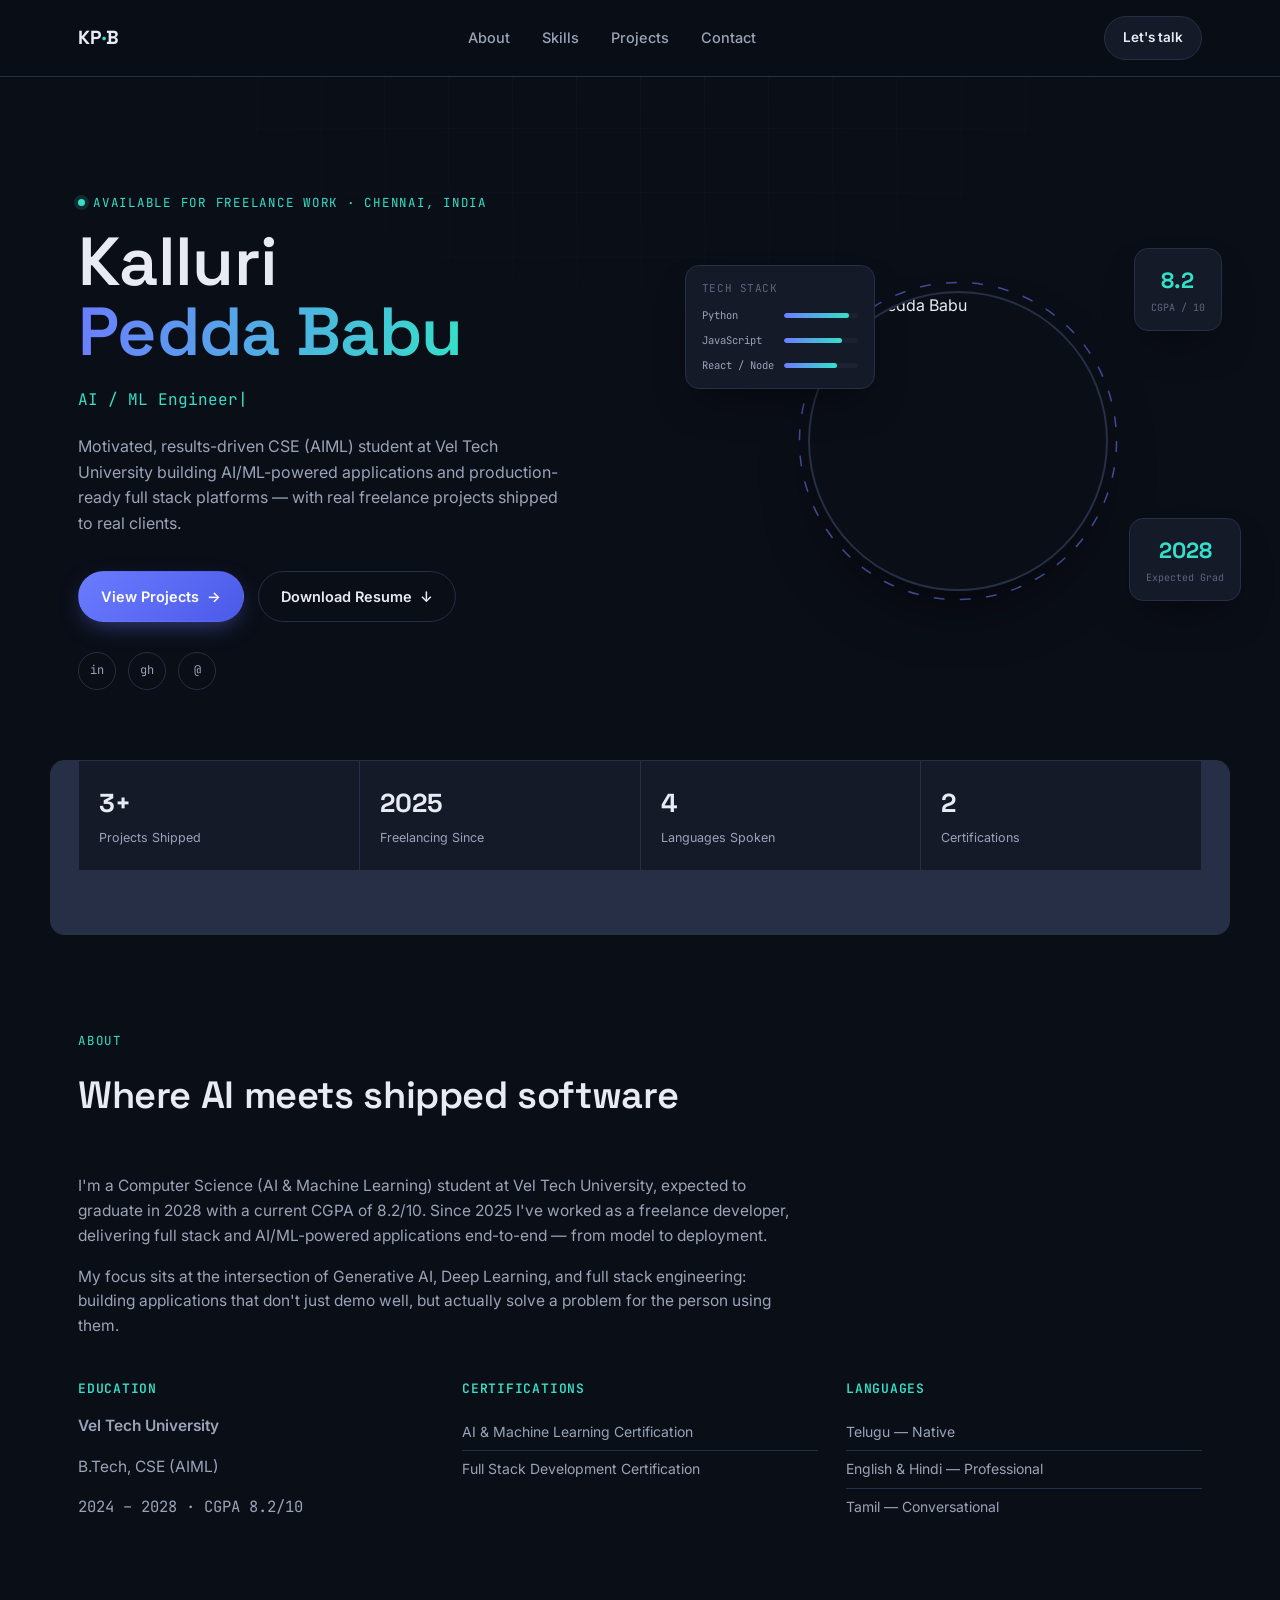
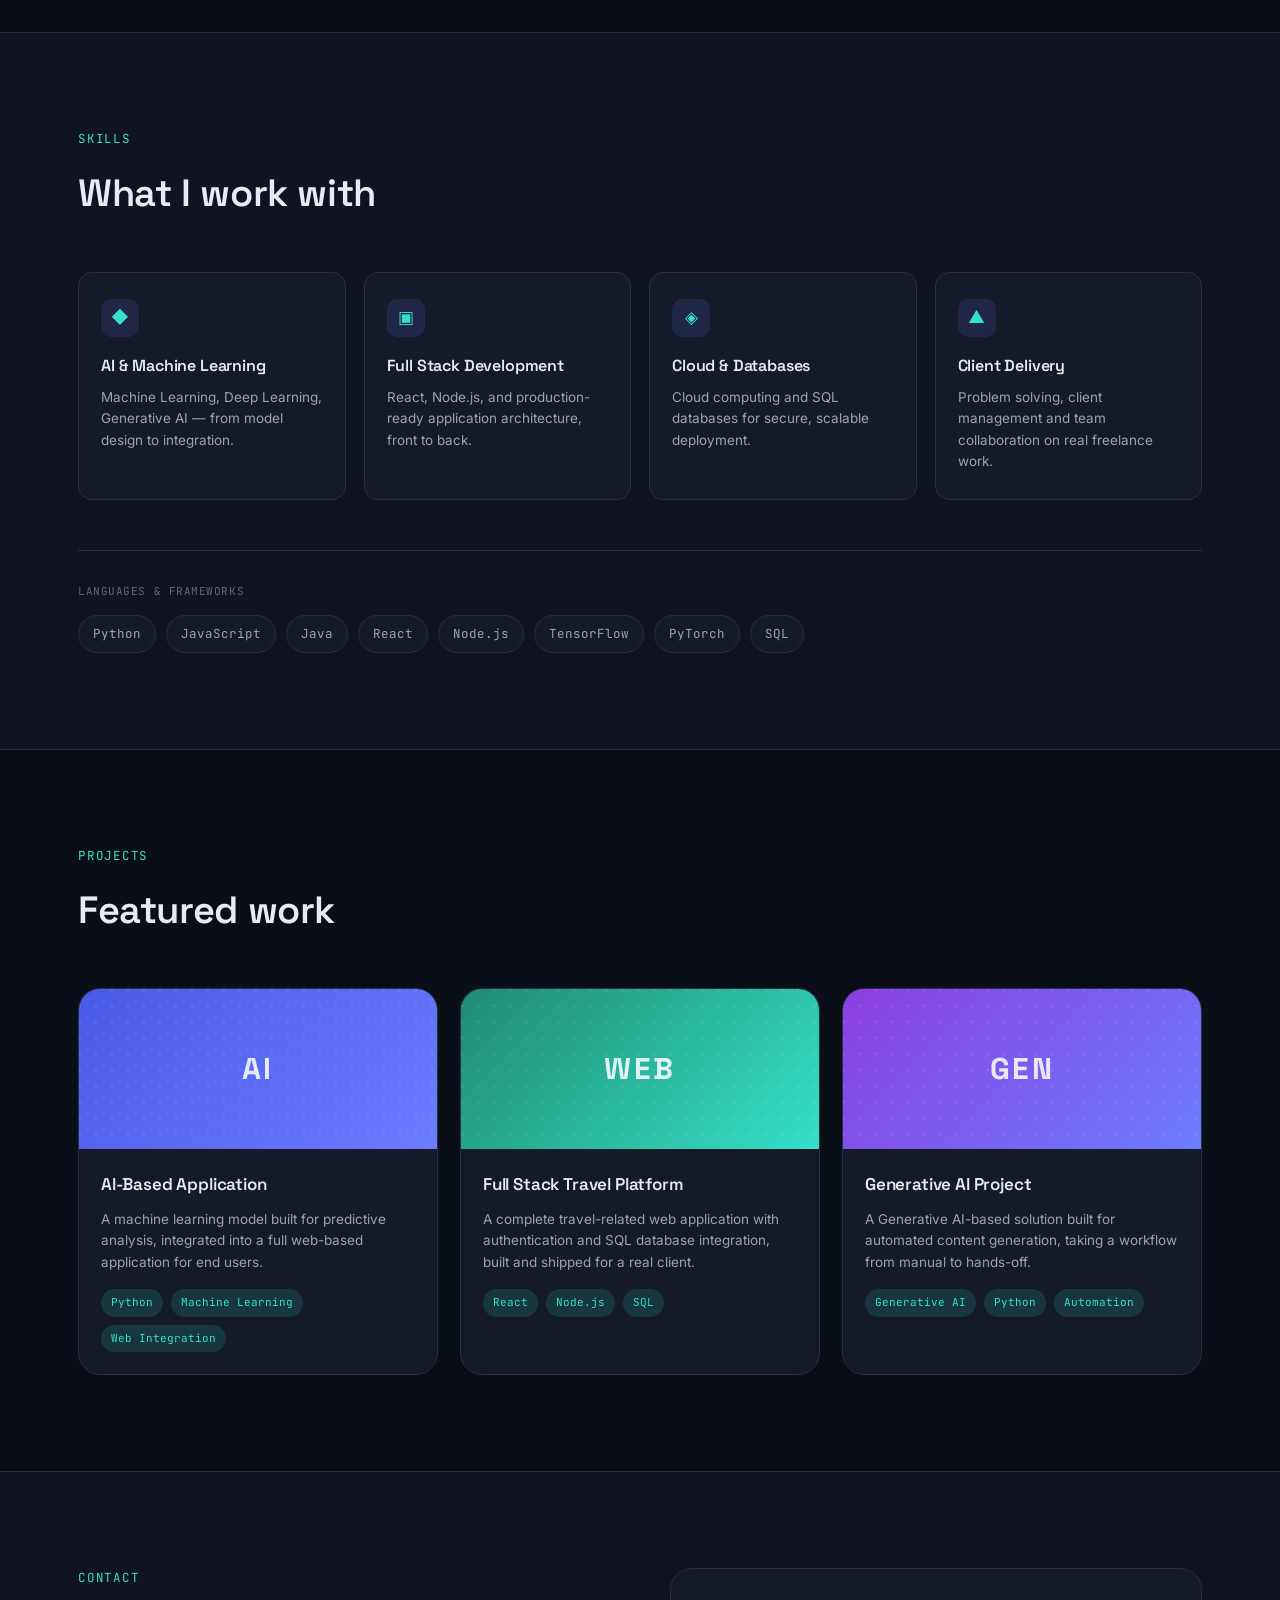
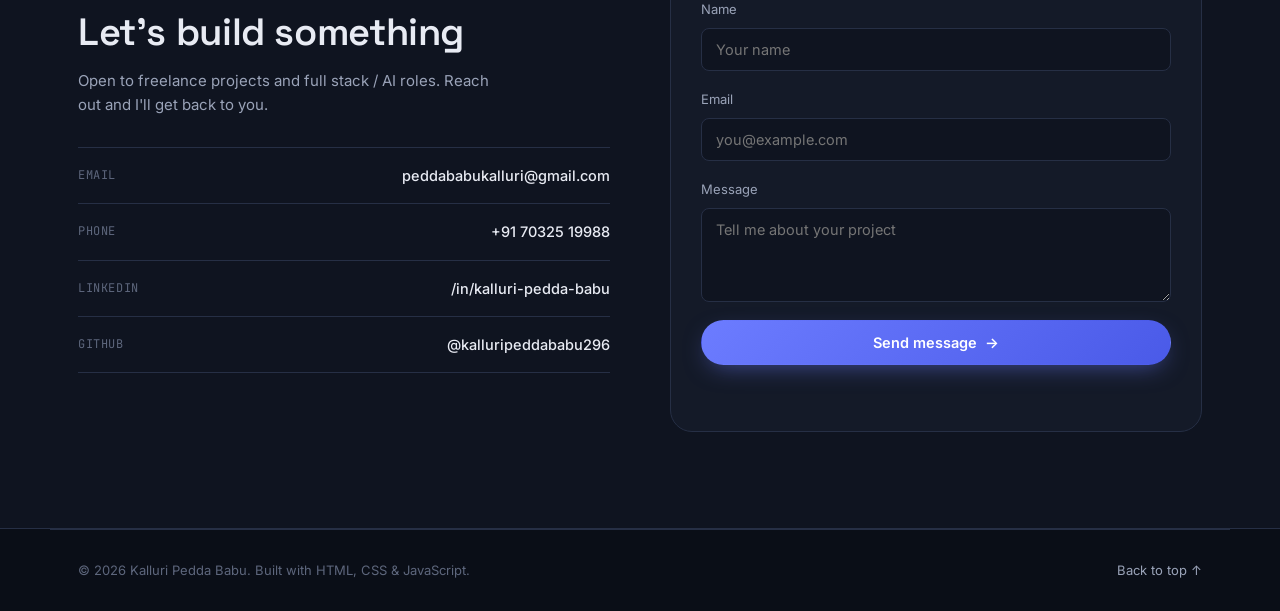
==== index.html @ b26de94f "Add files via upload" ====
<!DOCTYPE html>
<html lang="en">
<head>
<meta charset="UTF-8">
<meta name="viewport" content="width=device-width, initial-scale=1.0">
<title>Kalluri Pedda Babu — AI Engineer & Full Stack Developer</title>
<meta name="description" content="Portfolio of Kalluri Pedda Babu — AI/ML Engineer and Full Stack Developer building intelligent applications.">
<link rel="preconnect" href="https://fonts.googleapis.com">
<link href="https://fonts.googleapis.com/css2?family=Space+Grotesk:wght@400;500;600;700&family=Inter:wght@400;500;600&family=JetBrains+Mono:wght@400;500&display=swap" rel="stylesheet">
<link rel="stylesheet" href="style.css">
</head>
<body>

<div class="grid-overlay" aria-hidden="true"></div>

<!-- ===== NAV ===== -->
<header class="nav" id="nav">
  <div class="nav-inner">
    <a href="#top" class="logo">KP<span>·</span>B</a>
    <nav class="nav-links" id="navLinks">
      <a href="#about">About</a>
      <a href="#skills">Skills</a>
      <a href="#projects">Projects</a>
      <a href="#contact">Contact</a>
    </nav>
    <a href="#contact" class="btn btn-ghost nav-cta">Let's talk</a>
    <button class="nav-toggle" id="navToggle" aria-label="Toggle menu" aria-expanded="false">
      <span></span><span></span><span></span>
    </button>
  </div>
</header>

<!-- ===== HERO ===== -->
<section class="hero" id="top">
  <div class="hero-inner">
    <div class="hero-text">
      <p class="eyebrow"><span class="dot"></span> Available for freelance work · Chennai, India</p>
      <h1 class="hero-title">
        Kalluri<br>
        <span class="grad-text">Pedda Babu</span>
      </h1>
      <p class="hero-role">
        <span class="type-line" id="typeLine"></span><span class="cursor">|</span>
      </p>
      <p class="hero-desc">
        Motivated, results-driven CSE (AIML) student at Vel Tech University building
        AI/ML-powered applications and production-ready full stack platforms —
        with real freelance projects shipped to real clients.
      </p>
      <div class="hero-actions">
        <a href="#projects" class="btn btn-primary">View Projects <span class="arrow">→</span></a>
        <a href="Kalluri_Pedda_Babu_Resume.pdf" download class="btn btn-outline">Download Resume <span class="icon-down">↓</span></a>
      </div>
      <div class="hero-socials">
        <a href="https://www.linkedin.com/in/kalluri-pedda-babu-3b21453a9/" target="_blank" rel="noopener" aria-label="LinkedIn">in</a>
        <a href="https://github.com/kalluripeddababu296" target="_blank" rel="noopener" aria-label="GitHub">gh</a>
        <a href="mailto:peddababukalluri@gmail.com" aria-label="Email">@</a>
      </div>
    </div>

    <div class="hero-visual">
      <div class="photo-frame">
        <img src="assets/profile.jpeg" alt="Kalluri Pedda Babu">
        <svg class="frame-ring" viewBox="0 0 300 300" aria-hidden="true">
          <circle cx="150" cy="150" r="145" />
        </svg>
      </div>

      <div class="float-card card-stack" id="cardStack">
        <p class="fc-label">Tech Stack</p>
        <div class="fc-bars">
          <div class="fc-bar-row"><span>Python</span><i style="--w:88%"></i></div>
          <div class="fc-bar-row"><span>JavaScript</span><i style="--w:78%"></i></div>
          <div class="fc-bar-row"><span>React / Node</span><i style="--w:72%"></i></div>
        </div>
      </div>

      <div class="float-card card-exp">
        <span class="fc-num">2028</span>
        <span class="fc-sub">Expected Grad</span>
      </div>

      <div class="float-card card-cgpa">
        <span class="fc-num">8.2</span>
        <span class="fc-sub">CGPA / 10</span>
      </div>
    </div>
  </div>

  <div class="stats-bar">
    <div class="stat"><span class="stat-num">3+</span><span class="stat-label">Projects Shipped</span></div>
    <div class="stat"><span class="stat-num">2025</span><span class="stat-label">Freelancing Since</span></div>
    <div class="stat"><span class="stat-num">4</span><span class="stat-label">Languages Spoken</span></div>
    <div class="stat"><span class="stat-num">2</span><span class="stat-label">Certifications</span></div>
  </div>
</section>

<!-- ===== ABOUT ===== -->
<section class="section" id="about">
  <div class="section-inner about-grid">
    <div class="section-head">
      <p class="eyebrow">About</p>
      <h2>Where AI meets shipped software</h2>
    </div>
    <div class="about-body">
      <p>
        I'm a Computer Science (AI & Machine Learning) student at Vel Tech University,
        expected to graduate in 2028 with a current CGPA of 8.2/10. Since 2025 I've worked
        as a freelance developer, delivering full stack and AI/ML-powered applications
        end-to-end — from model to deployment.
      </p>
      <p>
        My focus sits at the intersection of Generative AI, Deep Learning, and full stack
        engineering: building applications that don't just demo well, but actually solve a
        problem for the person using them.
      </p>

      <div class="about-cols">
        <div class="about-col">
          <h3>Education</h3>
          <div class="edu-item">
            <p class="edu-school">Vel Tech University</p>
            <p class="edu-degree">B.Tech, CSE (AIML)</p>
            <p class="edu-meta">2024 – 2028 · CGPA 8.2/10</p>
          </div>
        </div>
        <div class="about-col">
          <h3>Certifications</h3>
          <ul class="cert-list">
            <li>AI &amp; Machine Learning Certification</li>
            <li>Full Stack Development Certification</li>
          </ul>
        </div>
        <div class="about-col">
          <h3>Languages</h3>
          <ul class="cert-list">
            <li>Telugu — Native</li>
            <li>English &amp; Hindi — Professional</li>
            <li>Tamil — Conversational</li>
          </ul>
        </div>
      </div>
    </div>
  </div>
</section>

<!-- ===== SKILLS ===== -->
<section class="section section-alt" id="skills">
  <div class="section-inner">
    <div class="section-head">
      <p class="eyebrow">Skills</p>
      <h2>What I work with</h2>
    </div>

    <div class="skills-grid">
      <div class="skill-card">
        <span class="skill-icon">◆</span>
        <h3>AI &amp; Machine Learning</h3>
        <p>Machine Learning, Deep Learning, Generative AI — from model design to integration.</p>
      </div>
      <div class="skill-card">
        <span class="skill-icon">▣</span>
        <h3>Full Stack Development</h3>
        <p>React, Node.js, and production-ready application architecture, front to back.</p>
      </div>
      <div class="skill-card">
        <span class="skill-icon">◈</span>
        <h3>Cloud &amp; Databases</h3>
        <p>Cloud computing and SQL databases for secure, scalable deployment.</p>
      </div>
      <div class="skill-card">
        <span class="skill-icon">▲</span>
        <h3>Client Delivery</h3>
        <p>Problem solving, client management and team collaboration on real freelance work.</p>
      </div>
    </div>

    <div class="tech-strip">
      <p class="fc-label">Languages &amp; Frameworks</p>
      <div class="tech-tags">
        <span>Python</span><span>JavaScript</span><span>Java</span><span>React</span>
        <span>Node.js</span><span>TensorFlow</span><span>PyTorch</span><span>SQL</span>
      </div>
    </div>
  </div>
</section>

<!-- ===== PROJECTS ===== -->
<section class="section" id="projects">
  <div class="section-inner">
    <div class="section-head">
      <p class="eyebrow">Projects</p>
      <h2>Featured work</h2>
    </div>

    <div class="projects-grid">
      <article class="project-card">
        <div class="project-thumb thumb-ai">
          <span>AI</span>
        </div>
        <div class="project-body">
          <h3>AI-Based Application</h3>
          <p>A machine learning model built for predictive analysis, integrated into a full
             web-based application for end users.</p>
          <div class="project-tags"><span>Python</span><span>Machine Learning</span><span>Web Integration</span></div>
        </div>
      </article>

      <article class="project-card">
        <div class="project-thumb thumb-travel">
          <span>WEB</span>
        </div>
        <div class="project-body">
          <h3>Full Stack Travel Platform</h3>
          <p>A complete travel-related web application with authentication and SQL database
             integration, built and shipped for a real client.</p>
          <div class="project-tags"><span>React</span><span>Node.js</span><span>SQL</span></div>
        </div>
      </article>

      <article class="project-card">
        <div class="project-thumb thumb-genai">
          <span>GEN</span>
        </div>
        <div class="project-body">
          <h3>Generative AI Project</h3>
          <p>A Generative AI-based solution built for automated content generation,
             taking a workflow from manual to hands-off.</p>
          <div class="project-tags"><span>Generative AI</span><span>Python</span><span>Automation</span></div>
        </div>
      </article>
    </div>
  </div>
</section>

<!-- ===== CONTACT ===== -->
<section class="section section-alt" id="contact">
  <div class="section-inner contact-grid">
    <div class="section-head">
      <p class="eyebrow">Contact</p>
      <h2>Let's build something</h2>
      <p class="contact-sub">Open to freelance projects and full stack / AI roles. Reach out
        and I'll get back to you.</p>

      <div class="contact-details">
        <a href="mailto:peddababukalluri@gmail.com" class="contact-row">
          <span class="contact-label">Email</span>
          <span class="contact-value">peddababukalluri@gmail.com</span>
        </a>
        <a href="tel:+917032519988" class="contact-row">
          <span class="contact-label">Phone</span>
          <span class="contact-value">+91 70325 19988</span>
        </a>
        <a href="https://www.linkedin.com/in/kalluri-pedda-babu-3b21453a9/" target="_blank" rel="noopener" class="contact-row">
          <span class="contact-label">LinkedIn</span>
          <span class="contact-value">/in/kalluri-pedda-babu</span>
        </a>
        <a href="https://github.com/kalluripeddababu296" target="_blank" rel="noopener" class="contact-row">
          <span class="contact-label">GitHub</span>
          <span class="contact-value">@kalluripeddababu296</span>
        </a>
      </div>
    </div>

    <form class="contact-form" id="contactForm">
      <label>
        <span>Name</span>
        <input type="text" name="name" required placeholder="Your name">
      </label>
      <label>
        <span>Email</span>
        <input type="email" name="email" required placeholder="you@example.com">
      </label>
      <label>
        <span>Message</span>
        <textarea name="message" rows="4" required placeholder="Tell me about your project"></textarea>
      </label>
      <button type="submit" class="btn btn-primary full-width">Send message <span class="arrow">→</span></button>
      <p class="form-note" id="formNote"></p>
    </form>
  </div>
</section>

<footer class="footer">
  <p>© <span id="year"></span> Kalluri Pedda Babu. Built with HTML, CSS &amp; JavaScript.</p>
  <a href="#top" class="back-top">Back to top ↑</a>
</footer>

<script src="script.js"></script>
</body>
</html>
---- style.css ----
/* =========================================================
   Tokens
   ========================================================= */
:root{
  --bg:            #0A0E17;
  --bg-alt:        #0F1420;
  --surface:       #141A28;
  --surface-2:     #1B2333;
  --border:        #262F45;
  --text:          #E8EBF3;
  --text-dim:      #9AA3B8;
  --text-faint:    #5D667C;
  --accent:        #6C7CFF;
  --accent-2:      #35E0C9;
  --accent-soft:   rgba(108,124,255,0.14);
  --accent-2-soft: rgba(53,224,201,0.14);

  --font-display:  'Space Grotesk', sans-serif;
  --font-body:     'Inter', sans-serif;
  --font-mono:     'JetBrains Mono', monospace;

  --radius-lg: 22px;
  --radius-md: 14px;
  --radius-sm: 8px;
  --max: 1180px;
}

*{ box-sizing: border-box; }
html{ scroll-behavior: smooth; }
body{
  margin:0;
  background: var(--bg);
  color: var(--text);
  font-family: var(--font-body);
  line-height: 1.6;
  -webkit-font-smoothing: antialiased;
  overflow-x: hidden;
}
img{ max-width:100%; display:block; }
a{ color:inherit; text-decoration:none; }
ul{ margin:0; padding:0; list-style:none; }
h1,h2,h3{ font-family: var(--font-display); font-weight:600; margin:0; letter-spacing:-0.01em; }
p{ margin:0; }
button, input, textarea{ font-family: inherit; }

:focus-visible{
  outline: 2px solid var(--accent-2);
  outline-offset: 3px;
}

@media (prefers-reduced-motion: reduce){
  *{ animation-duration:0.01ms !important; animation-iteration-count:1 !important; transition-duration:0.01ms !important; scroll-behavior:auto !important; }
}

/* Ambient grid backdrop */
.grid-overlay{
  position: fixed; inset:0; z-index:0; pointer-events:none;
  background-image:
    linear-gradient(rgba(108,124,255,0.055) 1px, transparent 1px),
    linear-gradient(90deg, rgba(108,124,255,0.055) 1px, transparent 1px);
  background-size: 64px 64px;
  mask-image: radial-gradient(ellipse 900px 600px at 50% 0%, black, transparent 75%);
}

.section-inner, .hero-inner, .nav-inner{
  max-width: var(--max);
  margin: 0 auto;
  padding-left: 28px;
  padding-right: 28px;
  position: relative;
  z-index: 1;
}

.eyebrow{
  font-family: var(--font-mono);
  font-size: 12.5px;
  letter-spacing: 0.06em;
  text-transform: uppercase;
  color: var(--accent-2);
  display: flex; align-items:center; gap:8px;
  margin-bottom: 14px;
}
.dot{
  width:7px; height:7px; border-radius:50%;
  background: var(--accent-2);
  box-shadow: 0 0 0 4px var(--accent-2-soft);
  animation: pulse 2s ease-in-out infinite;
}
@keyframes pulse{
  0%,100%{ opacity:1; } 50%{ opacity:0.4; }
}

/* =========================================================
   Buttons
   ========================================================= */
.btn{
  display:inline-flex; align-items:center; gap:8px;
  font-family: var(--font-body); font-weight:600; font-size:14.5px;
  padding: 13px 22px;
  border-radius: 999px;
  border: 1px solid transparent;
  cursor:pointer;
  transition: transform .18s ease, box-shadow .18s ease, background .18s ease, border-color .18s ease;
  white-space: nowrap;
}
.btn .arrow, .btn .icon-down{ transition: transform .18s ease; }
.btn:hover .arrow{ transform: translateX(3px); }
.btn:hover .icon-down{ transform: translateY(2px); }

.btn-primary{
  background: linear-gradient(135deg, var(--accent), #4A5AE8);
  color: #fff;
  box-shadow: 0 8px 24px -8px rgba(108,124,255,0.55);
}
.btn-primary:hover{ transform: translateY(-2px); box-shadow: 0 12px 28px -8px rgba(108,124,255,0.7); }

.btn-outline{
  background: transparent;
  border-color: var(--border);
  color: var(--text);
}
.btn-outline:hover{ border-color: var(--accent-2); color: var(--accent-2); transform: translateY(-2px); }

.btn-ghost{
  background: var(--surface);
  border-color: var(--border);
  color: var(--text);
  font-size: 13.5px;
  padding: 10px 18px;
}
.btn-ghost:hover{ border-color: var(--accent); }

.full-width{ width:100%; justify-content:center; }

/* =========================================================
   Nav
   ========================================================= */
.nav{
  position: sticky; top:0; z-index: 50;
  background: rgba(10,14,23,0.75);
  backdrop-filter: blur(14px);
  border-bottom: 1px solid var(--border);
}
.nav-inner{
  display:flex; align-items:center; justify-content:space-between;
  padding-top:16px; padding-bottom:16px;
}
.logo{
  font-family: var(--font-display); font-weight:700; font-size:19px;
  letter-spacing: 0.02em;
}
.logo span{ color: var(--accent-2); }
.nav-links{ display:flex; gap:32px; }
.nav-links a{
  font-size: 14.5px; color: var(--text-dim); font-weight:500;
  transition: color .18s ease;
  position:relative;
}
.nav-links a:hover{ color: var(--text); }
.nav-links a::after{
  content:''; position:absolute; left:0; bottom:-6px; width:0; height:1.5px;
  background: var(--accent-2); transition: width .2s ease;
}
.nav-links a:hover::after{ width:100%; }
.nav-cta{ display:inline-flex; }
.nav-toggle{
  display:none; flex-direction:column; gap:5px; background:none; border:none; cursor:pointer; padding:6px;
}
.nav-toggle span{ width:22px; height:2px; background: var(--text); border-radius:2px; transition: all .2s ease; }

@media (max-width: 860px){
  .nav-links{
    position:absolute; top:100%; left:0; right:0;
    flex-direction:column; gap:0;
    background: var(--bg-alt); border-bottom:1px solid var(--border);
    max-height:0; overflow:hidden; transition: max-height .25s ease;
  }
  .nav-links.open{ max-height: 300px; }
  .nav-links a{ padding:16px 28px; border-top:1px solid var(--border); }
  .nav-cta{ display:none; }
  .nav-toggle{ display:flex; }
}

/* =========================================================
   Hero
   ========================================================= */
.hero{ padding-top: 76px; position:relative; }
.hero-inner{
  display:grid; grid-template-columns: 1.1fr 0.9fr; gap:40px;
  align-items:center;
  padding-top: 40px; padding-bottom: 70px;
}
.hero-title{
  font-size: clamp(42px, 6vw, 68px);
  line-height: 1.03;
  margin-bottom: 20px;
}
.grad-text{
  background: linear-gradient(100deg, var(--accent), var(--accent-2));
  -webkit-background-clip: text; background-clip:text; color:transparent;
}
.hero-role{
  font-family: var(--font-mono);
  font-size: 16px;
  color: var(--accent-2);
  min-height: 24px;
  margin-bottom: 22px;
}
.cursor{ animation: blink 1s step-end infinite; }
@keyframes blink{ 50%{ opacity:0; } }

.hero-desc{
  max-width: 480px;
  color: var(--text-dim);
  font-size: 16px;
  margin-bottom: 34px;
}
.hero-actions{ display:flex; gap:14px; flex-wrap:wrap; margin-bottom: 30px; }
.hero-socials{ display:flex; gap:12px; }
.hero-socials a{
  width:38px; height:38px; border-radius:50%;
  border:1px solid var(--border);
  display:flex; align-items:center; justify-content:center;
  font-family: var(--font-mono); font-size:12px; color: var(--text-dim);
  transition: all .18s ease;
}
.hero-socials a:hover{ border-color: var(--accent-2); color: var(--accent-2); transform: translateY(-2px); }

.hero-visual{ position: relative; display:flex; justify-content:center; align-items:center; min-height: 420px; }
.photo-frame{
  position: relative; width: 300px; height: 300px;
}
.photo-frame img{
  width:100%; height:100%; object-fit:cover; border-radius: 50%;
  border: 2px solid var(--border);
  box-shadow: 0 30px 60px -20px rgba(0,0,0,0.6);
}
.frame-ring{
  position:absolute; inset: -14px; width: calc(100% + 28px); height: calc(100% + 28px);
  animation: spin 22s linear infinite;
}
.frame-ring circle{
  fill:none; stroke: var(--accent); stroke-width: 1.4;
  stroke-dasharray: 10 14; opacity: 0.55;
}
@keyframes spin{ to{ transform: rotate(360deg); } }

.float-card{
  position:absolute;
  background: var(--surface);
  border: 1px solid var(--border);
  border-radius: var(--radius-md);
  padding: 14px 16px;
  box-shadow: 0 20px 40px -16px rgba(0,0,0,0.55);
  animation: floaty 5s ease-in-out infinite;
}
@keyframes floaty{ 0%,100%{ transform: translateY(0); } 50%{ transform: translateY(-8px); } }

.card-stack{ top: 8%; left: -6%; width: 190px; animation-delay: .2s; }
.fc-label{ font-family: var(--font-mono); font-size:11px; color: var(--text-faint); margin-bottom:10px; text-transform:uppercase; letter-spacing:.05em; }
.fc-bars{ display:flex; flex-direction:column; gap:8px; }
.fc-bar-row{ display:flex; align-items:center; gap:8px; font-size:11.5px; }
.fc-bar-row span{ width: 74px; color: var(--text-dim); font-family: var(--font-mono); font-size: 10.5px; }
.fc-bar-row i{
  display:block; height:5px; border-radius:4px; flex:1;
  background: var(--surface-2); position:relative; overflow:hidden;
}
.fc-bar-row i::after{
  content:''; position:absolute; inset:0; width: var(--w);
  background: linear-gradient(90deg, var(--accent), var(--accent-2));
  border-radius:4px;
}

.card-exp{
  bottom: 12%; right: -8%;
  display:flex; flex-direction:column; align-items:center; gap:2px;
  animation-delay: .8s;
}
.card-cgpa{
  top: 4%; right: -4%;
  display:flex; flex-direction:column; align-items:center; gap:2px;
  animation-delay: 1.4s;
}
.fc-num{ font-family: var(--font-display); font-size: 22px; color: var(--accent-2); font-weight:700; }
.fc-sub{ font-family: var(--font-mono); font-size: 10px; color: var(--text-faint); }

@media (max-width: 640px){
  .card-stack, .card-exp, .card-cgpa{ display:none; }
}

.stats-bar{
  max-width: var(--max); margin: 0 auto;
  padding: 0 28px 64px;
  display:grid; grid-template-columns: repeat(4, 1fr);
  gap: 1px;
  background: var(--border);
  border: 1px solid var(--border);
  border-radius: var(--radius-md);
  overflow:hidden;
  position:relative; z-index:1;
}
.stat{
  background: var(--surface);
  padding: 22px 20px;
  display:flex; flex-direction:column; gap:4px;
}
.stat-num{ font-family: var(--font-display); font-size: 26px; font-weight:700; color: var(--text); }
.stat-label{ font-size: 12.5px; color: var(--text-dim); }

@media (max-width: 700px){
  .stats-bar{ grid-template-columns: repeat(2, 1fr); }
}

/* =========================================================
   Sections (shared)
   ========================================================= */
.section{ padding: 96px 0; position:relative; z-index:1; }
.section-alt{ background: var(--bg-alt); border-top:1px solid var(--border); border-bottom:1px solid var(--border); }
.section-head h2{ font-size: clamp(28px, 4vw, 38px); max-width: 620px; }
.section-head{ margin-bottom: 48px; }

/* About */
.about-grid{ display:block; }
.about-body p{ color: var(--text-dim); max-width: 720px; margin-bottom: 16px; font-size: 15.5px; }
.about-cols{
  display:grid; grid-template-columns: repeat(3, 1fr); gap: 28px;
  margin-top: 40px;
}
.about-col h3{
  font-size: 13px; text-transform:uppercase; letter-spacing:.06em;
  color: var(--accent-2); font-family: var(--font-mono); margin-bottom:14px;
}
.edu-school{ font-weight:600; font-size:15.5px; }
.edu-degree{ color: var(--text-dim); font-size:14px; margin-top:2px; }
.edu-meta{ font-family: var(--font-mono); font-size:12.5px; color: var(--text-faint); margin-top:6px; }
.cert-list li{ color: var(--text-dim); font-size: 14px; padding: 7px 0; border-top: 1px solid var(--border); }
.cert-list li:first-child{ border-top:none; }

@media (max-width: 760px){
  .about-cols{ grid-template-columns: 1fr; }
}

/* Skills */
.skills-grid{
  display:grid; grid-template-columns: repeat(4, 1fr); gap: 18px;
  margin-bottom: 50px;
}
.skill-card{
  background: var(--surface);
  border: 1px solid var(--border);
  border-radius: var(--radius-md);
  padding: 26px 22px;
  transition: border-color .2s ease, transform .2s ease;
}
.skill-card:hover{ border-color: var(--accent); transform: translateY(-4px); }
.skill-icon{
  display:inline-flex; width:38px; height:38px; align-items:center; justify-content:center;
  border-radius: 10px; background: var(--accent-soft); color: var(--accent-2);
  font-size: 17px; margin-bottom: 16px;
}
.skill-card h3{ font-size: 16px; margin-bottom: 8px; }
.skill-card p{ font-size: 13.5px; color: var(--text-dim); }

.tech-strip{
  border-top: 1px solid var(--border); padding-top: 32px;
}
.tech-tags{ display:flex; flex-wrap:wrap; gap: 10px; margin-top: 14px; }
.tech-tags span{
  font-family: var(--font-mono); font-size: 12.5px;
  padding: 8px 14px; border-radius: 999px;
  background: var(--surface); border: 1px solid var(--border); color: var(--text-dim);
}

@media (max-width: 900px){ .skills-grid{ grid-template-columns: repeat(2, 1fr); } }
@media (max-width: 520px){ .skills-grid{ grid-template-columns: 1fr; } }

/* Projects */
.projects-grid{
  display:grid; grid-template-columns: repeat(3, 1fr); gap: 22px;
}
.project-card{
  background: var(--surface); border: 1px solid var(--border); border-radius: var(--radius-lg);
  overflow:hidden; transition: transform .2s ease, border-color .2s ease;
}
.project-card:hover{ transform: translateY(-6px); border-color: var(--accent-2); }
.project-thumb{
  height: 160px; display:flex; align-items:center; justify-content:center;
  font-family: var(--font-display); font-weight:700; font-size: 30px; letter-spacing: .08em;
  color: rgba(255,255,255,0.85);
  position: relative; overflow:hidden;
}
.project-thumb::before{
  content:''; position:absolute; inset:0; opacity:.5;
  background-image: radial-gradient(circle at 1px 1px, rgba(255,255,255,0.25) 1px, transparent 0);
  background-size: 16px 16px;
}
.thumb-ai{ background: linear-gradient(135deg, #4A5AE8, #6C7CFF); }
.thumb-travel{ background: linear-gradient(135deg, #1F8A70, #35E0C9); }
.thumb-genai{ background: linear-gradient(135deg, #8B3FE0, #6C7CFF); }
.project-body{ padding: 22px; }
.project-body h3{ font-size: 17px; margin-bottom: 10px; }
.project-body p{ font-size: 13.5px; color: var(--text-dim); margin-bottom: 16px; }
.project-tags{ display:flex; flex-wrap:wrap; gap:8px; }
.project-tags span{
  font-family: var(--font-mono); font-size: 11px; color: var(--accent-2);
  background: var(--accent-2-soft); padding: 5px 10px; border-radius: 999px;
}

@media (max-width: 900px){ .projects-grid{ grid-template-columns: 1fr 1fr; } }
@media (max-width: 620px){ .projects-grid{ grid-template-columns: 1fr; } }

/* Contact */
.contact-grid{
  display:grid; grid-template-columns: 1fr 1fr; gap: 60px; align-items:start;
}
.contact-sub{ color: var(--text-dim); font-size: 15px; margin: 6px 0 30px; display:block; max-width: 420px; }
.contact-details{ display:flex; flex-direction:column; }
.contact-row{
  display:flex; justify-content:space-between; align-items:center;
  padding: 16px 0; border-top: 1px solid var(--border);
  transition: color .18s ease;
}
.contact-details a:last-child{ border-bottom: 1px solid var(--border); }
.contact-row:hover{ color: var(--accent-2); }
.contact-label{ font-family: var(--font-mono); font-size: 12px; color: var(--text-faint); text-transform:uppercase; letter-spacing:.05em; }
.contact-value{ font-size: 14.5px; font-weight:500; }

.contact-form{
  background: var(--surface); border:1px solid var(--border); border-radius: var(--radius-lg);
  padding: 30px; display:flex; flex-direction:column; gap:18px;
}
.contact-form label{ display:flex; flex-direction:column; gap:8px; font-size:13px; color: var(--text-dim); }
.contact-form input, .contact-form textarea{
  background: var(--bg-alt); border:1px solid var(--border); border-radius: var(--radius-sm);
  padding: 12px 14px; color: var(--text); font-size: 14.5px; resize: vertical;
  transition: border-color .18s ease;
}
.contact-form input:focus, .contact-form textarea:focus{ border-color: var(--accent-2); outline:none; }
.form-note{ font-size: 13px; color: var(--accent-2); min-height: 18px; }

@media (max-width: 820px){ .contact-grid{ grid-template-columns: 1fr; } }

/* Footer */
.footer{
  border-top: 1px solid var(--border);
  padding: 30px 28px;
  display:flex; justify-content:space-between; align-items:center; flex-wrap:wrap; gap:12px;
  max-width: var(--max); margin: 0 auto;
  font-size: 13px; color: var(--text-faint);
  position:relative; z-index:1;
}
.back-top{ color: var(--text-dim); transition: color .18s ease; }
.back-top:hover{ color: var(--accent-2); }

/* Reveal on scroll */
.reveal{ opacity:0; transform: translateY(24px); transition: opacity .6s ease, transform .6s ease; }
.reveal.in{ opacity:1; transform: translateY(0); }
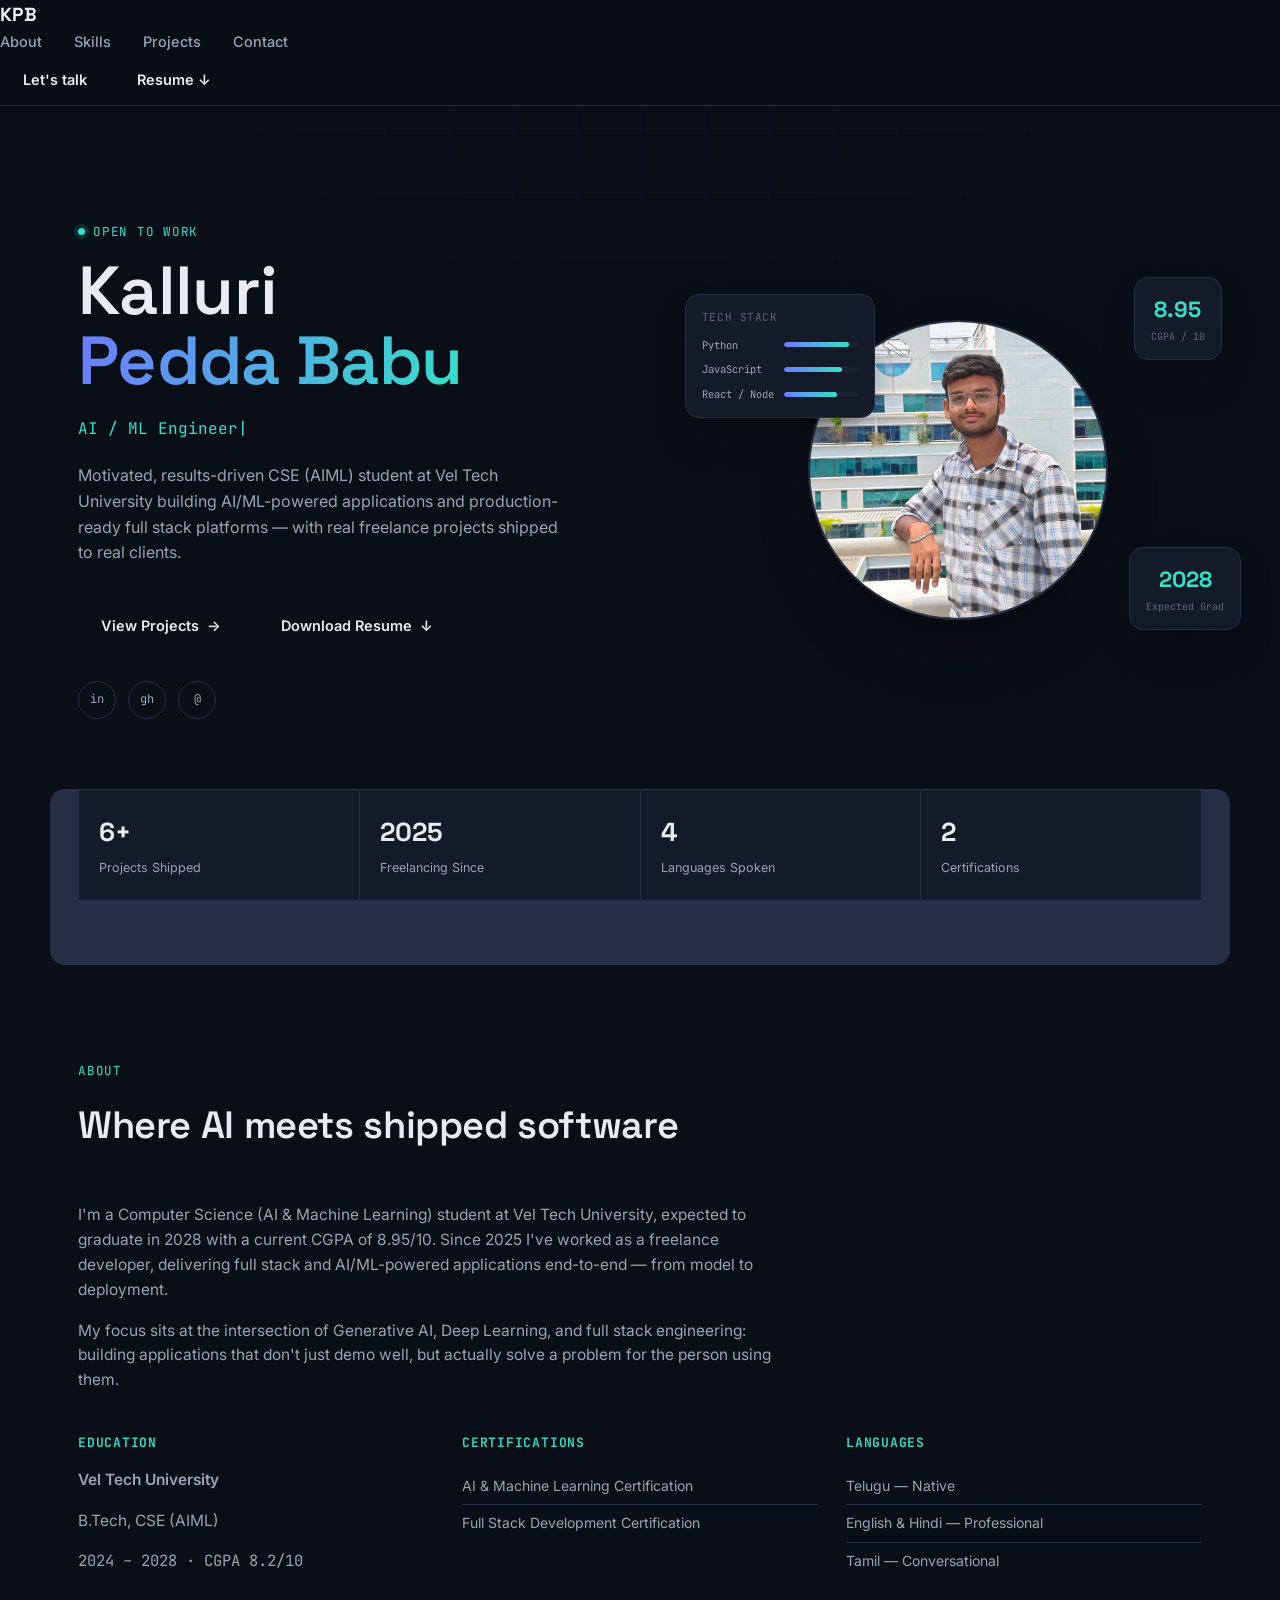
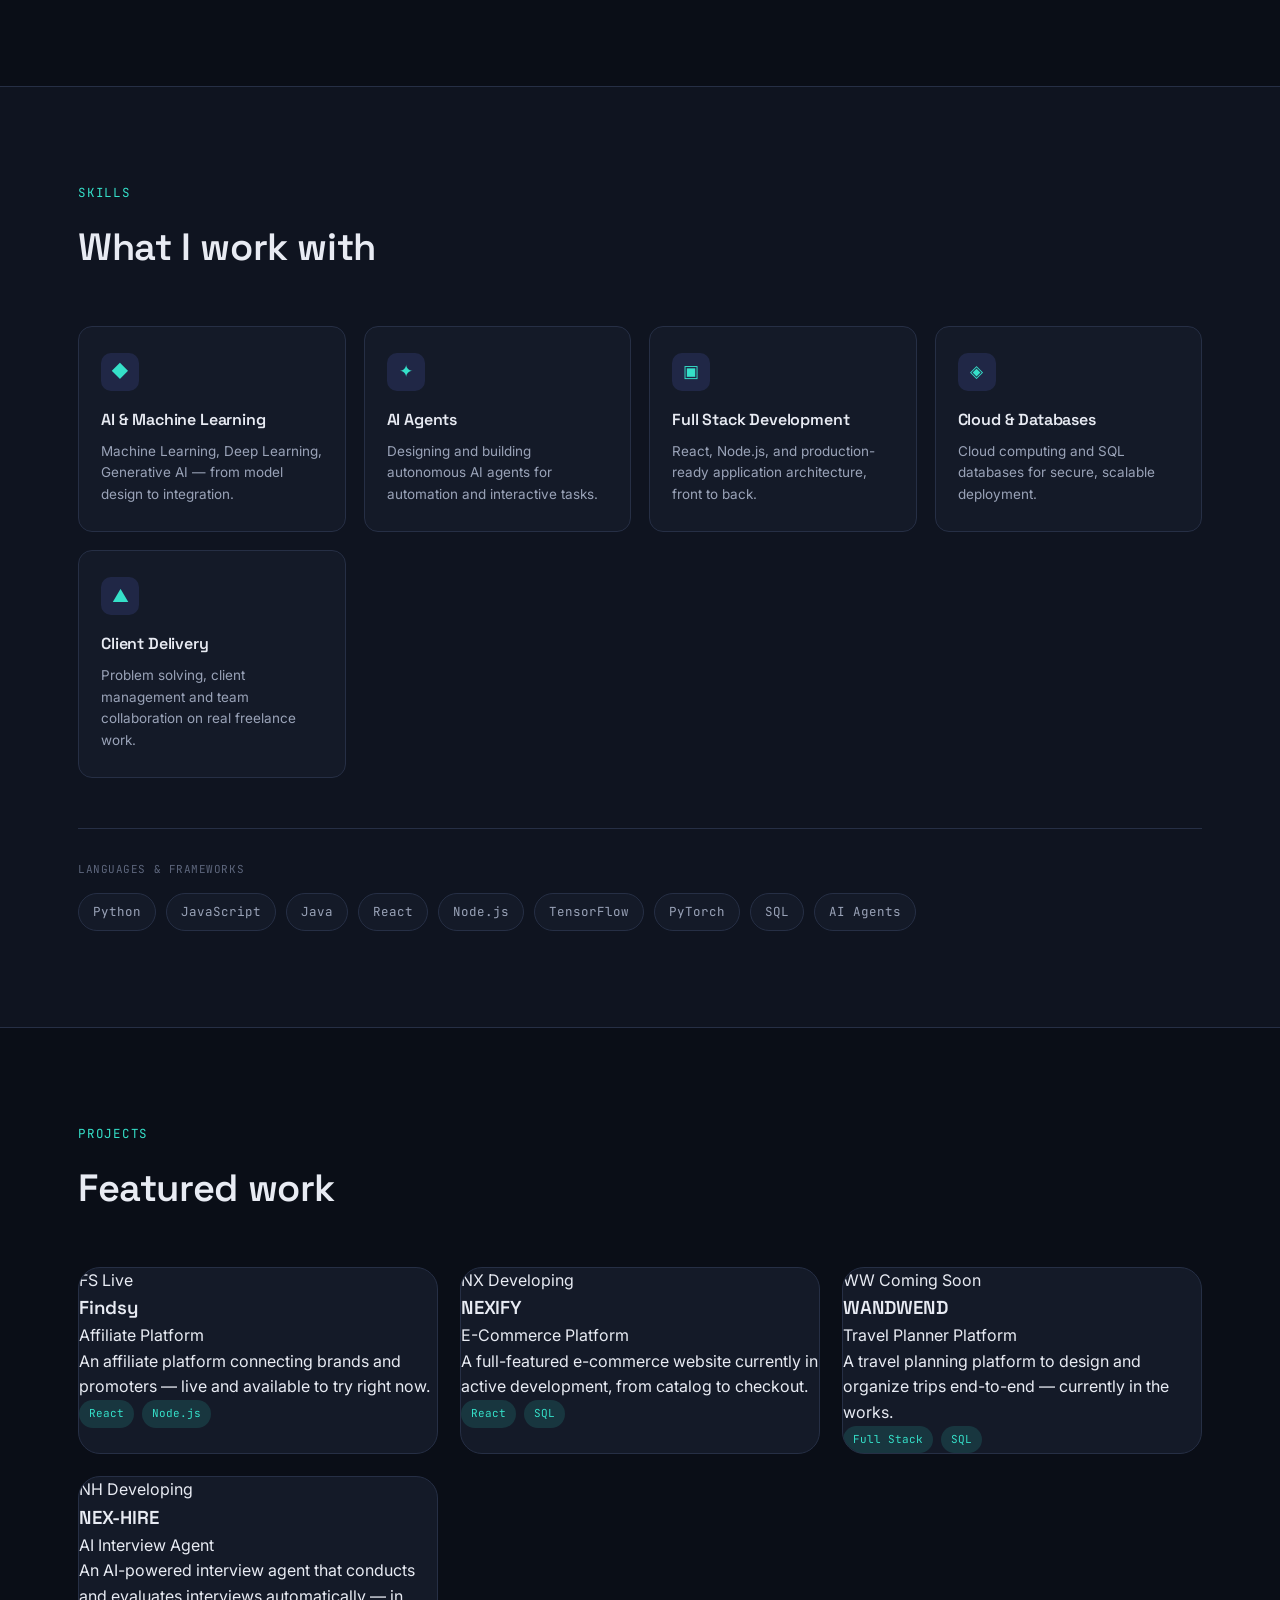
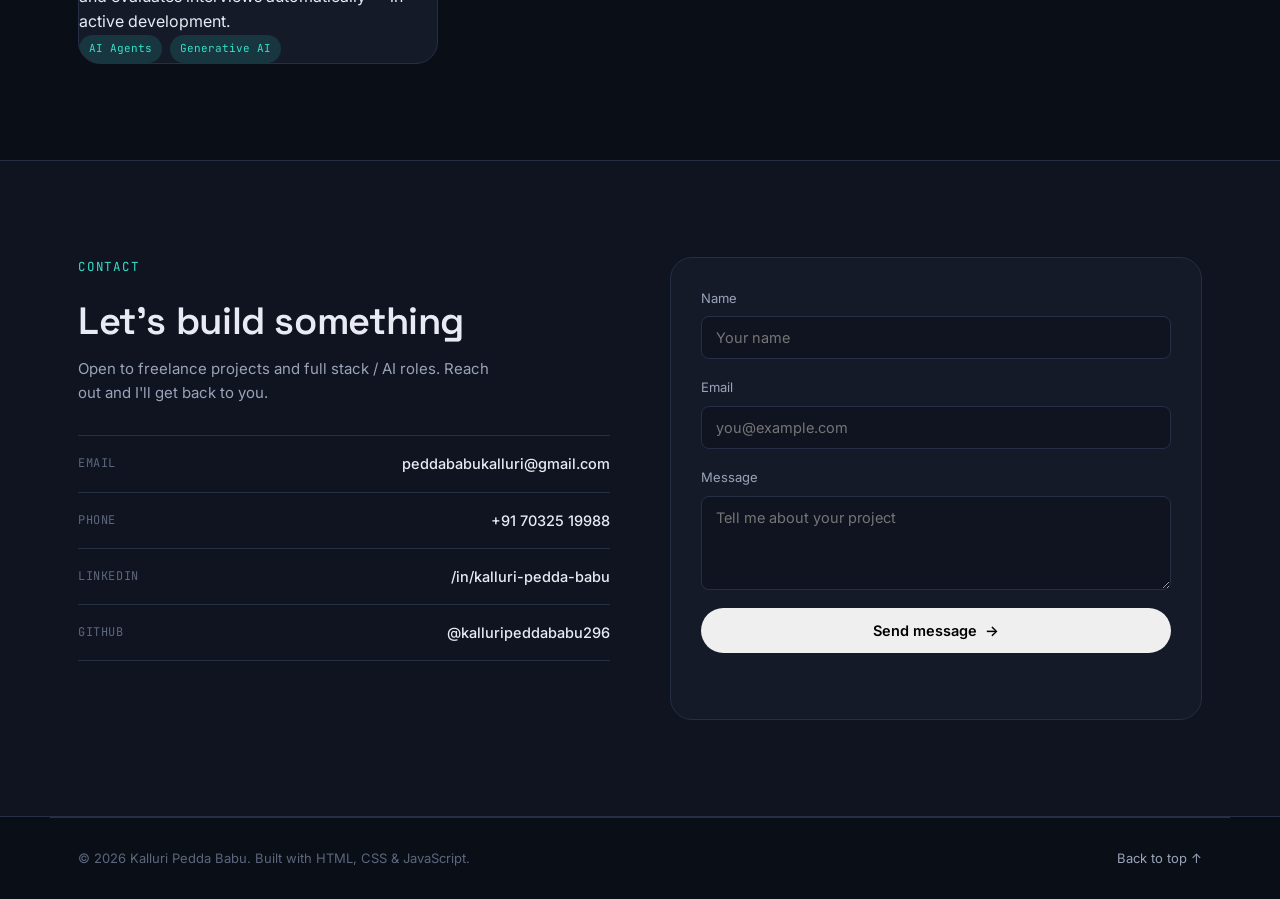
==== commit 8bdf5c0a: "index.html" ====
--- a/index.html
+++ b/index.html
@@ -6,24 +6,34 @@
 <title>Kalluri Pedda Babu — AI Engineer & Full Stack Developer</title>
 <meta name="description" content="Portfolio of Kalluri Pedda Babu — AI/ML Engineer and Full Stack Developer building intelligent applications.">
 <link rel="preconnect" href="https://fonts.googleapis.com">
-<link href="https://fonts.googleapis.com/css2?family=Space+Grotesk:wght@400;500;600;700&family=Inter:wght@400;500;600&family=JetBrains+Mono:wght@400;500&display=swap" rel="stylesheet">
+<link href="https://fonts.googleapis.com/css2?family=Fraunces:opsz,wght@9..144,500;9..144,600&family=Space+Grotesk:wght@400;500;600;700&family=Inter:wght@400;500;600&family=JetBrains+Mono:wght@400;500&display=swap" rel="stylesheet">
 <link rel="stylesheet" href="style.css">
 </head>
 <body>
 
+<div class="bg-blobs" aria-hidden="true">
+  <span class="blob blob-1"></span>
+  <span class="blob blob-2"></span>
+  <span class="blob blob-3"></span>
+  <span class="blob blob-4"></span>
+  <span class="blob blob-5"></span>
+</div>
 <div class="grid-overlay" aria-hidden="true"></div>
 
 <!-- ===== NAV ===== -->
-<header class="nav" id="nav">
-  <div class="nav-inner">
-    <a href="#top" class="logo">KP<span>·</span>B</a>
+<header class="nav-wrap">
+  <div class="nav glass" id="nav">
+    <a href="#top" class="logo">KPB</a>
     <nav class="nav-links" id="navLinks">
       <a href="#about">About</a>
       <a href="#skills">Skills</a>
       <a href="#projects">Projects</a>
       <a href="#contact">Contact</a>
     </nav>
-    <a href="#contact" class="btn btn-ghost nav-cta">Let's talk</a>
+    <div class="nav-right">
+      <a href="#contact" class="btn btn-glass nav-cta">Let's talk</a>
+      <a href="Kalluri_Pedda_Babu_Resume.pdf" download class="btn btn-gradient nav-cta">Resume ↓</a>
+    </div>
     <button class="nav-toggle" id="navToggle" aria-label="Toggle menu" aria-expanded="false">
       <span></span><span></span><span></span>
     </button>
@@ -34,7 +44,7 @@
 <section class="hero" id="top">
   <div class="hero-inner">
     <div class="hero-text">
-      <p class="eyebrow"><span class="dot"></span> Available for freelance work · Chennai, India</p>
+      <p class="eyebrow glass-pill"><span class="dot"></span> Open To Work</p>
       <h1 class="hero-title">
         Kalluri<br>
         <span class="grad-text">Pedda Babu</span>
@@ -48,8 +58,8 @@
         with real freelance projects shipped to real clients.
       </p>
       <div class="hero-actions">
-        <a href="#projects" class="btn btn-primary">View Projects <span class="arrow">→</span></a>
-        <a href="Kalluri_Pedda_Babu_Resume.pdf" download class="btn btn-outline">Download Resume <span class="icon-down">↓</span></a>
+        <a href="#projects" class="btn btn-gradient">View Projects <span class="arrow">→</span></a>
+        <a href="Kalluri_Pedda_Babu_Resume.pdf" download class="btn btn-glass">Download Resume <span class="icon-down">↓</span></a>
       </div>
       <div class="hero-socials">
         <a href="https://www.linkedin.com/in/kalluri-pedda-babu-3b21453a9/" target="_blank" rel="noopener" aria-label="LinkedIn">in</a>
@@ -59,14 +69,11 @@
     </div>
 
     <div class="hero-visual">
-      <div class="photo-frame">
+      <div class="photo-frame glass">
         <img src="assets/profile.jpeg" alt="Kalluri Pedda Babu">
-        <svg class="frame-ring" viewBox="0 0 300 300" aria-hidden="true">
-          <circle cx="150" cy="150" r="145" />
-        </svg>
-      </div>
-
-      <div class="float-card card-stack" id="cardStack">
+      </div>
+
+      <div class="float-card glass card-stack" id="cardStack">
         <p class="fc-label">Tech Stack</p>
         <div class="fc-bars">
           <div class="fc-bar-row"><span>Python</span><i style="--w:88%"></i></div>
@@ -75,23 +82,23 @@
         </div>
       </div>
 
-      <div class="float-card card-exp">
+      <div class="float-card glass card-exp">
         <span class="fc-num">2028</span>
         <span class="fc-sub">Expected Grad</span>
       </div>
 
-      <div class="float-card card-cgpa">
-        <span class="fc-num">8.2</span>
+      <div class="float-card glass card-cgpa">
+        <span class="fc-num">8.95</span>
         <span class="fc-sub">CGPA / 10</span>
       </div>
     </div>
   </div>
 
   <div class="stats-bar">
-    <div class="stat"><span class="stat-num">3+</span><span class="stat-label">Projects Shipped</span></div>
-    <div class="stat"><span class="stat-num">2025</span><span class="stat-label">Freelancing Since</span></div>
-    <div class="stat"><span class="stat-num">4</span><span class="stat-label">Languages Spoken</span></div>
-    <div class="stat"><span class="stat-num">2</span><span class="stat-label">Certifications</span></div>
+    <div class="stat glass"><span class="stat-num">6+</span><span class="stat-label">Projects Shipped</span></div>
+    <div class="stat glass"><span class="stat-num">2025</span><span class="stat-label">Freelancing Since</span></div>
+    <div class="stat glass"><span class="stat-num">4</span><span class="stat-label">Languages Spoken</span></div>
+    <div class="stat glass"><span class="stat-num">2</span><span class="stat-label">Certifications</span></div>
   </div>
 </section>
 
@@ -105,7 +112,7 @@
     <div class="about-body">
       <p>
         I'm a Computer Science (AI & Machine Learning) student at Vel Tech University,
-        expected to graduate in 2028 with a current CGPA of 8.2/10. Since 2025 I've worked
+        expected to graduate in 2028 with a current CGPA of 8.95/10. Since 2025 I've worked
         as a freelance developer, delivering full stack and AI/ML-powered applications
         end-to-end — from model to deployment.
       </p>
@@ -116,7 +123,7 @@
       </p>
 
       <div class="about-cols">
-        <div class="about-col">
+        <div class="about-col glass">
           <h3>Education</h3>
           <div class="edu-item">
             <p class="edu-school">Vel Tech University</p>
@@ -124,14 +131,14 @@
             <p class="edu-meta">2024 – 2028 · CGPA 8.2/10</p>
           </div>
         </div>
-        <div class="about-col">
+        <div class="about-col glass">
           <h3>Certifications</h3>
           <ul class="cert-list">
             <li>AI &amp; Machine Learning Certification</li>
             <li>Full Stack Development Certification</li>
           </ul>
         </div>
-        <div class="about-col">
+        <div class="about-col glass">
           <h3>Languages</h3>
           <ul class="cert-list">
             <li>Telugu — Native</li>
@@ -153,33 +160,38 @@
     </div>
 
     <div class="skills-grid">
-      <div class="skill-card">
+      <div class="skill-card glass">
         <span class="skill-icon">◆</span>
         <h3>AI &amp; Machine Learning</h3>
         <p>Machine Learning, Deep Learning, Generative AI — from model design to integration.</p>
       </div>
-      <div class="skill-card">
+      <div class="skill-card glass">
+        <span class="skill-icon">✦</span>
+        <h3>AI Agents</h3>
+        <p>Designing and building autonomous AI agents for automation and interactive tasks.</p>
+      </div>
+      <div class="skill-card glass">
         <span class="skill-icon">▣</span>
         <h3>Full Stack Development</h3>
         <p>React, Node.js, and production-ready application architecture, front to back.</p>
       </div>
-      <div class="skill-card">
+      <div class="skill-card glass">
         <span class="skill-icon">◈</span>
         <h3>Cloud &amp; Databases</h3>
         <p>Cloud computing and SQL databases for secure, scalable deployment.</p>
       </div>
-      <div class="skill-card">
+      <div class="skill-card glass">
         <span class="skill-icon">▲</span>
         <h3>Client Delivery</h3>
         <p>Problem solving, client management and team collaboration on real freelance work.</p>
       </div>
     </div>
 
-    <div class="tech-strip">
+    <div class="tech-strip glass">
       <p class="fc-label">Languages &amp; Frameworks</p>
       <div class="tech-tags">
         <span>Python</span><span>JavaScript</span><span>Java</span><span>React</span>
-        <span>Node.js</span><span>TensorFlow</span><span>PyTorch</span><span>SQL</span>
+        <span>Node.js</span><span>TensorFlow</span><span>PyTorch</span><span>SQL</span><span>AI Agents</span>
       </div>
     </div>
   </div>
@@ -194,40 +206,52 @@
     </div>
 
     <div class="projects-grid">
-      <article class="project-card">
-        <div class="project-thumb thumb-ai">
-          <span>AI</span>
-        </div>
-        <div class="project-body">
-          <h3>AI-Based Application</h3>
-          <p>A machine learning model built for predictive analysis, integrated into a full
-             web-based application for end users.</p>
-          <div class="project-tags"><span>Python</span><span>Machine Learning</span><span>Web Integration</span></div>
-        </div>
+      <a href="https://findsyofficial.netlify.app/" target="_blank" rel="noopener" class="project-card glass project-link">
+        <div class="project-logo logo-dark">
+          <span>FS</span>
+          <span class="status-pill status-live"><i class="tag-dot dot-ok"></i>Live</span>
+        </div>
+        <h3>Findsy</h3>
+        <p class="project-sub">Affiliate Platform</p>
+        <p class="project-desc">An affiliate platform connecting brands and promoters —
+           live and available to try right now.</p>
+        <div class="project-tags"><span>React</span><span>Node.js</span></div>
+      </a>
+
+      <article class="project-card glass">
+        <div class="project-logo logo-light">
+          <span>NX</span>
+          <span class="status-pill status-dev"><i class="tag-dot dot-warn"></i>Developing</span>
+        </div>
+        <h3>NEXIFY</h3>
+        <p class="project-sub">E-Commerce Platform</p>
+        <p class="project-desc">A full-featured e-commerce website currently in active
+           development, from catalog to checkout.</p>
+        <div class="project-tags"><span>React</span><span>SQL</span></div>
       </article>
 
-      <article class="project-card">
-        <div class="project-thumb thumb-travel">
-          <span>WEB</span>
-        </div>
-        <div class="project-body">
-          <h3>Full Stack Travel Platform</h3>
-          <p>A complete travel-related web application with authentication and SQL database
-             integration, built and shipped for a real client.</p>
-          <div class="project-tags"><span>React</span><span>Node.js</span><span>SQL</span></div>
-        </div>
+      <article class="project-card glass">
+        <div class="project-logo logo-mint">
+          <span>WW</span>
+          <span class="status-pill status-soon"><i class="tag-dot dot-soon"></i>Coming Soon</span>
+        </div>
+        <h3>WANDWEND</h3>
+        <p class="project-sub">Travel Planner Platform</p>
+        <p class="project-desc">A travel planning platform to design and organize trips
+           end-to-end — currently in the works.</p>
+        <div class="project-tags"><span>Full Stack</span><span>SQL</span></div>
       </article>
 
-      <article class="project-card">
-        <div class="project-thumb thumb-genai">
-          <span>GEN</span>
-        </div>
-        <div class="project-body">
-          <h3>Generative AI Project</h3>
-          <p>A Generative AI-based solution built for automated content generation,
-             taking a workflow from manual to hands-off.</p>
-          <div class="project-tags"><span>Generative AI</span><span>Python</span><span>Automation</span></div>
-        </div>
+      <article class="project-card glass">
+        <div class="project-logo logo-dark">
+          <span>NH</span>
+          <span class="status-pill status-dev"><i class="tag-dot dot-warn"></i>Developing</span>
+        </div>
+        <h3>NEX-HIRE</h3>
+        <p class="project-sub">AI Interview Agent</p>
+        <p class="project-desc">An AI-powered interview agent that conducts and evaluates
+           interviews automatically — in active development.</p>
+        <div class="project-tags"><span>AI Agents</span><span>Generative AI</span></div>
       </article>
     </div>
   </div>
@@ -242,7 +266,7 @@
       <p class="contact-sub">Open to freelance projects and full stack / AI roles. Reach out
         and I'll get back to you.</p>
 
-      <div class="contact-details">
+      <div class="contact-details glass">
         <a href="mailto:peddababukalluri@gmail.com" class="contact-row">
           <span class="contact-label">Email</span>
           <span class="contact-value">peddababukalluri@gmail.com</span>
@@ -262,7 +286,7 @@
       </div>
     </div>
 
-    <form class="contact-form" id="contactForm">
+    <form class="contact-form glass" id="contactForm">
       <label>
         <span>Name</span>
         <input type="text" name="name" required placeholder="Your name">
@@ -275,13 +299,13 @@
         <span>Message</span>
         <textarea name="message" rows="4" required placeholder="Tell me about your project"></textarea>
       </label>
-      <button type="submit" class="btn btn-primary full-width">Send message <span class="arrow">→</span></button>
+      <button type="submit" class="btn btn-gradient full-width">Send message <span class="arrow">→</span></button>
       <p class="form-note" id="formNote"></p>
     </form>
   </div>
 </section>
 
-<footer class="footer">
+<footer class="footer glass">
   <p>© <span id="year"></span> Kalluri Pedda Babu. Built with HTML, CSS &amp; JavaScript.</p>
   <a href="#top" class="back-top">Back to top ↑</a>
 </footer>
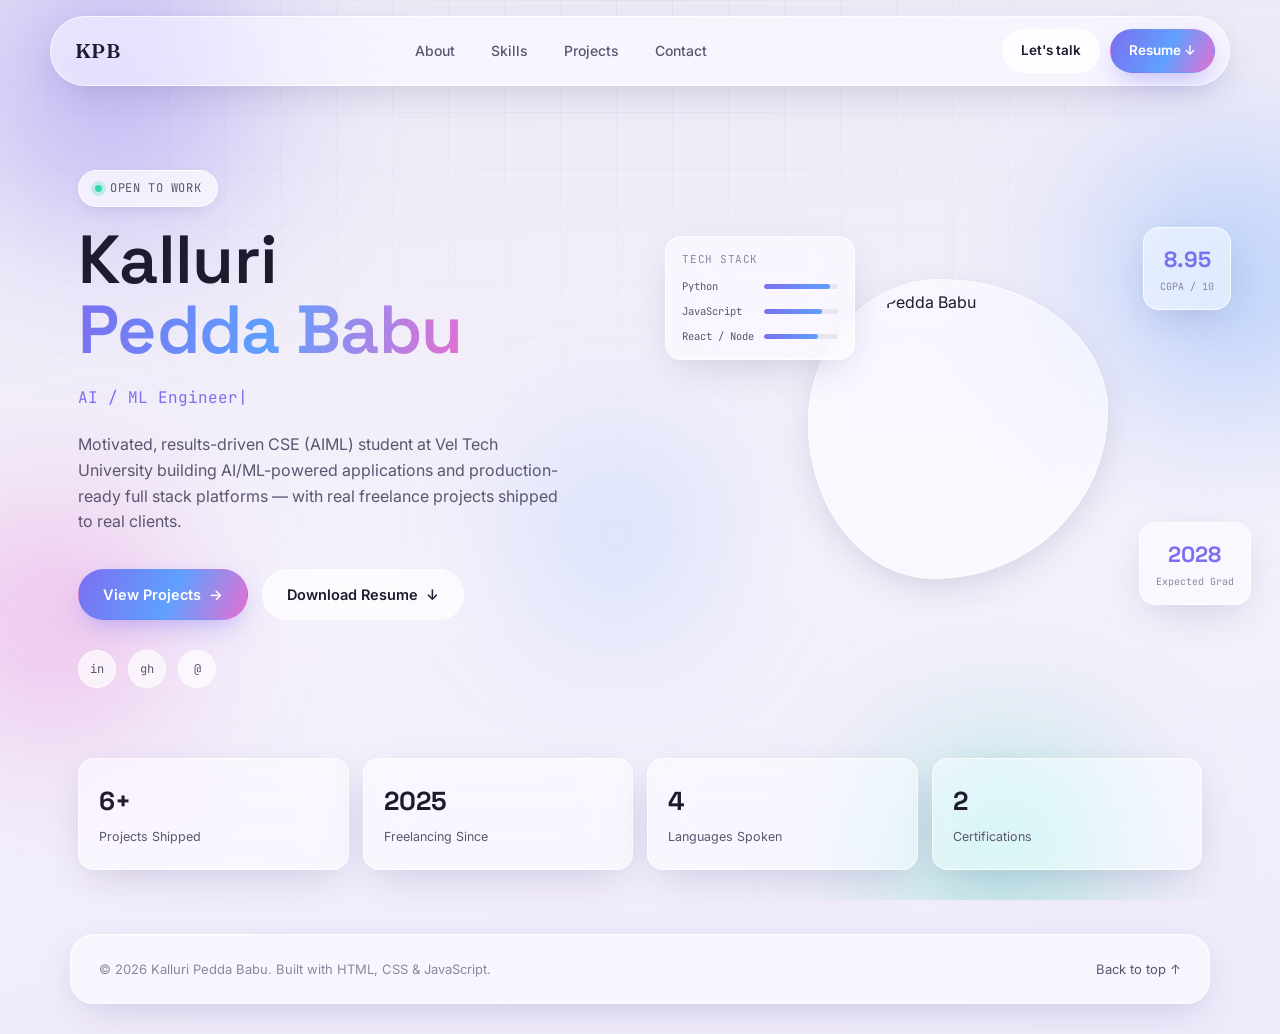
==== commit ea3fc59e: "Add files via upload" ====
--- a/index.html
+++ b/index.html
@@ -23,15 +23,15 @@
 <!-- ===== NAV ===== -->
 <header class="nav-wrap">
   <div class="nav glass" id="nav">
-    <a href="#top" class="logo">KPB</a>
+    <a href="index.html" class="logo">KPB</a>
     <nav class="nav-links" id="navLinks">
-      <a href="#about">About</a>
-      <a href="#skills">Skills</a>
-      <a href="#projects">Projects</a>
-      <a href="#contact">Contact</a>
+      <a href="about.html">About</a>
+      <a href="skills.html">Skills</a>
+      <a href="projects.html">Projects</a>
+      <a href="contact.html">Contact</a>
     </nav>
     <div class="nav-right">
-      <a href="#contact" class="btn btn-glass nav-cta">Let's talk</a>
+      <a href="contact.html" class="btn btn-glass nav-cta">Let's talk</a>
       <a href="Kalluri_Pedda_Babu_Resume.pdf" download class="btn btn-gradient nav-cta">Resume ↓</a>
     </div>
     <button class="nav-toggle" id="navToggle" aria-label="Toggle menu" aria-expanded="false">
@@ -58,7 +58,7 @@
         with real freelance projects shipped to real clients.
       </p>
       <div class="hero-actions">
-        <a href="#projects" class="btn btn-gradient">View Projects <span class="arrow">→</span></a>
+        <a href="projects.html" class="btn btn-gradient">View Projects <span class="arrow">→</span></a>
         <a href="Kalluri_Pedda_Babu_Resume.pdf" download class="btn btn-glass">Download Resume <span class="icon-down">↓</span></a>
       </div>
       <div class="hero-socials">
@@ -102,209 +102,6 @@
   </div>
 </section>
 
-<!-- ===== ABOUT ===== -->
-<section class="section" id="about">
-  <div class="section-inner about-grid">
-    <div class="section-head">
-      <p class="eyebrow">About</p>
-      <h2>Where AI meets shipped software</h2>
-    </div>
-    <div class="about-body">
-      <p>
-        I'm a Computer Science (AI & Machine Learning) student at Vel Tech University,
-        expected to graduate in 2028 with a current CGPA of 8.95/10. Since 2025 I've worked
-        as a freelance developer, delivering full stack and AI/ML-powered applications
-        end-to-end — from model to deployment.
-      </p>
-      <p>
-        My focus sits at the intersection of Generative AI, Deep Learning, and full stack
-        engineering: building applications that don't just demo well, but actually solve a
-        problem for the person using them.
-      </p>
-
-      <div class="about-cols">
-        <div class="about-col glass">
-          <h3>Education</h3>
-          <div class="edu-item">
-            <p class="edu-school">Vel Tech University</p>
-            <p class="edu-degree">B.Tech, CSE (AIML)</p>
-            <p class="edu-meta">2024 – 2028 · CGPA 8.2/10</p>
-          </div>
-        </div>
-        <div class="about-col glass">
-          <h3>Certifications</h3>
-          <ul class="cert-list">
-            <li>AI &amp; Machine Learning Certification</li>
-            <li>Full Stack Development Certification</li>
-          </ul>
-        </div>
-        <div class="about-col glass">
-          <h3>Languages</h3>
-          <ul class="cert-list">
-            <li>Telugu — Native</li>
-            <li>English &amp; Hindi — Professional</li>
-            <li>Tamil — Conversational</li>
-          </ul>
-        </div>
-      </div>
-    </div>
-  </div>
-</section>
-
-<!-- ===== SKILLS ===== -->
-<section class="section section-alt" id="skills">
-  <div class="section-inner">
-    <div class="section-head">
-      <p class="eyebrow">Skills</p>
-      <h2>What I work with</h2>
-    </div>
-
-    <div class="skills-grid">
-      <div class="skill-card glass">
-        <span class="skill-icon">◆</span>
-        <h3>AI &amp; Machine Learning</h3>
-        <p>Machine Learning, Deep Learning, Generative AI — from model design to integration.</p>
-      </div>
-      <div class="skill-card glass">
-        <span class="skill-icon">✦</span>
-        <h3>AI Agents</h3>
-        <p>Designing and building autonomous AI agents for automation and interactive tasks.</p>
-      </div>
-      <div class="skill-card glass">
-        <span class="skill-icon">▣</span>
-        <h3>Full Stack Development</h3>
-        <p>React, Node.js, and production-ready application architecture, front to back.</p>
-      </div>
-      <div class="skill-card glass">
-        <span class="skill-icon">◈</span>
-        <h3>Cloud &amp; Databases</h3>
-        <p>Cloud computing and SQL databases for secure, scalable deployment.</p>
-      </div>
-      <div class="skill-card glass">
-        <span class="skill-icon">▲</span>
-        <h3>Client Delivery</h3>
-        <p>Problem solving, client management and team collaboration on real freelance work.</p>
-      </div>
-    </div>
-
-    <div class="tech-strip glass">
-      <p class="fc-label">Languages &amp; Frameworks</p>
-      <div class="tech-tags">
-        <span>Python</span><span>JavaScript</span><span>Java</span><span>React</span>
-        <span>Node.js</span><span>TensorFlow</span><span>PyTorch</span><span>SQL</span><span>AI Agents</span>
-      </div>
-    </div>
-  </div>
-</section>
-
-<!-- ===== PROJECTS ===== -->
-<section class="section" id="projects">
-  <div class="section-inner">
-    <div class="section-head">
-      <p class="eyebrow">Projects</p>
-      <h2>Featured work</h2>
-    </div>
-
-    <div class="projects-grid">
-      <a href="https://findsyofficial.netlify.app/" target="_blank" rel="noopener" class="project-card glass project-link">
-        <div class="project-logo logo-dark">
-          <span>FS</span>
-          <span class="status-pill status-live"><i class="tag-dot dot-ok"></i>Live</span>
-        </div>
-        <h3>Findsy</h3>
-        <p class="project-sub">Affiliate Platform</p>
-        <p class="project-desc">An affiliate platform connecting brands and promoters —
-           live and available to try right now.</p>
-        <div class="project-tags"><span>React</span><span>Node.js</span></div>
-      </a>
-
-      <article class="project-card glass">
-        <div class="project-logo logo-light">
-          <span>NX</span>
-          <span class="status-pill status-dev"><i class="tag-dot dot-warn"></i>Developing</span>
-        </div>
-        <h3>NEXIFY</h3>
-        <p class="project-sub">E-Commerce Platform</p>
-        <p class="project-desc">A full-featured e-commerce website currently in active
-           development, from catalog to checkout.</p>
-        <div class="project-tags"><span>React</span><span>SQL</span></div>
-      </article>
-
-      <article class="project-card glass">
-        <div class="project-logo logo-mint">
-          <span>WW</span>
-          <span class="status-pill status-soon"><i class="tag-dot dot-soon"></i>Coming Soon</span>
-        </div>
-        <h3>WANDWEND</h3>
-        <p class="project-sub">Travel Planner Platform</p>
-        <p class="project-desc">A travel planning platform to design and organize trips
-           end-to-end — currently in the works.</p>
-        <div class="project-tags"><span>Full Stack</span><span>SQL</span></div>
-      </article>
-
-      <article class="project-card glass">
-        <div class="project-logo logo-dark">
-          <span>NH</span>
-          <span class="status-pill status-dev"><i class="tag-dot dot-warn"></i>Developing</span>
-        </div>
-        <h3>NEX-HIRE</h3>
-        <p class="project-sub">AI Interview Agent</p>
-        <p class="project-desc">An AI-powered interview agent that conducts and evaluates
-           interviews automatically — in active development.</p>
-        <div class="project-tags"><span>AI Agents</span><span>Generative AI</span></div>
-      </article>
-    </div>
-  </div>
-</section>
-
-<!-- ===== CONTACT ===== -->
-<section class="section section-alt" id="contact">
-  <div class="section-inner contact-grid">
-    <div class="section-head">
-      <p class="eyebrow">Contact</p>
-      <h2>Let's build something</h2>
-      <p class="contact-sub">Open to freelance projects and full stack / AI roles. Reach out
-        and I'll get back to you.</p>
-
-      <div class="contact-details glass">
-        <a href="mailto:peddababukalluri@gmail.com" class="contact-row">
-          <span class="contact-label">Email</span>
-          <span class="contact-value">peddababukalluri@gmail.com</span>
-        </a>
-        <a href="tel:+917032519988" class="contact-row">
-          <span class="contact-label">Phone</span>
-          <span class="contact-value">+91 70325 19988</span>
-        </a>
-        <a href="https://www.linkedin.com/in/kalluri-pedda-babu-3b21453a9/" target="_blank" rel="noopener" class="contact-row">
-          <span class="contact-label">LinkedIn</span>
-          <span class="contact-value">/in/kalluri-pedda-babu</span>
-        </a>
-        <a href="https://github.com/kalluripeddababu296" target="_blank" rel="noopener" class="contact-row">
-          <span class="contact-label">GitHub</span>
-          <span class="contact-value">@kalluripeddababu296</span>
-        </a>
-      </div>
-    </div>
-
-    <form class="contact-form glass" id="contactForm">
-      <label>
-        <span>Name</span>
-        <input type="text" name="name" required placeholder="Your name">
-      </label>
-      <label>
-        <span>Email</span>
-        <input type="email" name="email" required placeholder="you@example.com">
-      </label>
-      <label>
-        <span>Message</span>
-        <textarea name="message" rows="4" required placeholder="Tell me about your project"></textarea>
-      </label>
-      <button type="submit" class="btn btn-gradient full-width">Send message <span class="arrow">→</span></button>
-      <p class="form-note" id="formNote"></p>
-    </form>
-  </div>
-</section>
-
 <footer class="footer glass">
   <p>© <span id="year"></span> Kalluri Pedda Babu. Built with HTML, CSS &amp; JavaScript.</p>
   <a href="#top" class="back-top">Back to top ↑</a>
--- a/style.css
+++ b/style.css
@@ -1,27 +1,32 @@
 /* =========================================================
-   Tokens
+   Tokens — Liquid Glass theme
    ========================================================= */
 :root{
-  --bg:            #0A0E17;
-  --bg-alt:        #0F1420;
-  --surface:       #141A28;
-  --surface-2:     #1B2333;
-  --border:        #262F45;
-  --text:          #E8EBF3;
-  --text-dim:      #9AA3B8;
-  --text-faint:    #5D667C;
-  --accent:        #6C7CFF;
-  --accent-2:      #35E0C9;
-  --accent-soft:   rgba(108,124,255,0.14);
-  --accent-2-soft: rgba(53,224,201,0.14);
+  --bg-1:          #EDEAF7;
+  --bg-2:          #F4F1FB;
+  --ink:           #1E1B2E;
+  --ink-dim:       #5B5670;
+  --ink-faint:     #8B87A0;
+
+  --glass-fill:    rgba(255,255,255,0.50);
+  --glass-fill-2:  rgba(255,255,255,0.68);
+  --glass-border:  rgba(255,255,255,0.75);
+  --glass-shadow:  0 12px 40px -12px rgba(46,34,98,0.22);
+
+  --accent-a:      #7C6FF0;
+  --accent-b:      #5FA0FF;
+  --accent-c:      #E56FD1;
+  --accent-mint:   #34D8B0;
 
   --font-display:  'Space Grotesk', sans-serif;
+  --font-logo:     'Fraunces', serif;
   --font-body:     'Inter', sans-serif;
   --font-mono:     'JetBrains Mono', monospace;
 
-  --radius-lg: 22px;
-  --radius-md: 14px;
-  --radius-sm: 8px;
+  --radius-xl: 32px;
+  --radius-lg: 24px;
+  --radius-md: 16px;
+  --radius-sm: 10px;
   --max: 1180px;
 }
 
@@ -29,66 +34,88 @@
 html{ scroll-behavior: smooth; }
 body{
   margin:0;
-  background: var(--bg);
-  color: var(--text);
+  background: linear-gradient(175deg, var(--bg-1), var(--bg-2) 55%, #EFEAFB);
+  color: var(--ink);
   font-family: var(--font-body);
   line-height: 1.6;
   -webkit-font-smoothing: antialiased;
   overflow-x: hidden;
+  position: relative;
 }
 img{ max-width:100%; display:block; }
 a{ color:inherit; text-decoration:none; }
 ul{ margin:0; padding:0; list-style:none; }
-h1,h2,h3{ font-family: var(--font-display); font-weight:600; margin:0; letter-spacing:-0.01em; }
+h1,h2,h3{ font-family: var(--font-display); font-weight:600; margin:0; letter-spacing:-0.01em; color: var(--ink); }
 p{ margin:0; }
 button, input, textarea{ font-family: inherit; }
 
-:focus-visible{
-  outline: 2px solid var(--accent-2);
-  outline-offset: 3px;
-}
+:focus-visible{ outline: 2px solid var(--accent-a); outline-offset: 3px; }
 
 @media (prefers-reduced-motion: reduce){
   *{ animation-duration:0.01ms !important; animation-iteration-count:1 !important; transition-duration:0.01ms !important; scroll-behavior:auto !important; }
 }
 
-/* Ambient grid backdrop */
+/* ===== Ambient blurred blobs ===== */
+.bg-blobs{ position: fixed; inset:0; z-index:0; overflow:hidden; pointer-events:none; }
+.blob{
+  position:absolute; border-radius:50%; filter: blur(70px); opacity:0.55;
+  animation: drift 18s ease-in-out infinite;
+}
+.blob-1{ width:420px; height:420px; top:-120px; left:-100px; background: radial-gradient(circle, var(--accent-a), transparent 70%); }
+.blob-2{ width:380px; height:380px; top:10%; right:-140px; background: radial-gradient(circle, var(--accent-b), transparent 70%); animation-delay: -4s; }
+.blob-3{ width:340px; height:340px; bottom:12%; left:-120px; background: radial-gradient(circle, var(--accent-c), transparent 70%); animation-delay: -9s; }
+.blob-4{ width:300px; height:300px; bottom:-100px; right:10%; background: radial-gradient(circle, var(--accent-mint), transparent 70%); animation-delay: -13s; }
+.blob-5{ width:260px; height:260px; top:45%; left:38%; background: radial-gradient(circle, var(--accent-b), transparent 70%); opacity:0.35; animation-delay: -6s; }
+@keyframes drift{
+  0%,100%{ transform: translate(0,0) scale(1); }
+  50%{ transform: translate(30px,-24px) scale(1.06); }
+}
+
 .grid-overlay{
   position: fixed; inset:0; z-index:0; pointer-events:none;
   background-image:
-    linear-gradient(rgba(108,124,255,0.055) 1px, transparent 1px),
-    linear-gradient(90deg, rgba(108,124,255,0.055) 1px, transparent 1px);
-  background-size: 64px 64px;
-  mask-image: radial-gradient(ellipse 900px 600px at 50% 0%, black, transparent 75%);
-}
-
-.section-inner, .hero-inner, .nav-inner{
-  max-width: var(--max);
-  margin: 0 auto;
-  padding-left: 28px;
-  padding-right: 28px;
-  position: relative;
-  z-index: 1;
+    linear-gradient(rgba(30,27,46,0.035) 1px, transparent 1px),
+    linear-gradient(90deg, rgba(30,27,46,0.035) 1px, transparent 1px);
+  background-size: 56px 56px;
+  mask-image: radial-gradient(ellipse 1000px 700px at 50% 0%, black, transparent 75%);
+}
+
+.section-inner, .hero-inner, .nav{ max-width: var(--max); margin: 0 auto; position: relative; z-index: 2; }
+.section-inner, .hero-inner{ padding-left: 28px; padding-right: 28px; }
+
+/* ===== Glass utility ===== */
+.glass{
+  background: var(--glass-fill);
+  border: 1px solid var(--glass-border);
+  backdrop-filter: blur(22px) saturate(160%);
+  -webkit-backdrop-filter: blur(22px) saturate(160%);
+  box-shadow: var(--glass-shadow);
+}
+
+.glass-pill{
+  display:inline-flex; align-items:center; gap:8px;
+  padding: 8px 16px; border-radius: 999px;
+  background: var(--glass-fill-2);
+  border: 1px solid var(--glass-border);
+  backdrop-filter: blur(18px);
+  box-shadow: 0 6px 18px -8px rgba(46,34,98,0.18);
 }
 
 .eyebrow{
   font-family: var(--font-mono);
-  font-size: 12.5px;
-  letter-spacing: 0.06em;
+  font-size: 12px;
+  letter-spacing: 0.05em;
   text-transform: uppercase;
-  color: var(--accent-2);
-  display: flex; align-items:center; gap:8px;
-  margin-bottom: 14px;
+  color: var(--ink-dim);
+  margin-bottom: 18px;
 }
 .dot{
   width:7px; height:7px; border-radius:50%;
-  background: var(--accent-2);
-  box-shadow: 0 0 0 4px var(--accent-2-soft);
+  background: var(--accent-mint);
+  box-shadow: 0 0 0 4px rgba(52,216,176,0.25);
   animation: pulse 2s ease-in-out infinite;
 }
-@keyframes pulse{
-  0%,100%{ opacity:1; } 50%{ opacity:0.4; }
-}
+@keyframes pulse{ 0%,100%{ opacity:1; } 50%{ opacity:0.4; } }
 
 /* =========================================================
    Buttons
@@ -96,99 +123,83 @@
 .btn{
   display:inline-flex; align-items:center; gap:8px;
   font-family: var(--font-body); font-weight:600; font-size:14.5px;
-  padding: 13px 22px;
+  padding: 13px 24px;
   border-radius: 999px;
   border: 1px solid transparent;
   cursor:pointer;
-  transition: transform .18s ease, box-shadow .18s ease, background .18s ease, border-color .18s ease;
+  transition: transform .18s ease, box-shadow .18s ease, background .18s ease;
   white-space: nowrap;
+  color: var(--ink);
 }
 .btn .arrow, .btn .icon-down{ transition: transform .18s ease; }
 .btn:hover .arrow{ transform: translateX(3px); }
 .btn:hover .icon-down{ transform: translateY(2px); }
 
-.btn-primary{
-  background: linear-gradient(135deg, var(--accent), #4A5AE8);
+.btn-gradient{
+  background: linear-gradient(115deg, var(--accent-a), var(--accent-b) 55%, var(--accent-c));
   color: #fff;
-  box-shadow: 0 8px 24px -8px rgba(108,124,255,0.55);
-}
-.btn-primary:hover{ transform: translateY(-2px); box-shadow: 0 12px 28px -8px rgba(108,124,255,0.7); }
-
-.btn-outline{
-  background: transparent;
-  border-color: var(--border);
-  color: var(--text);
-}
-.btn-outline:hover{ border-color: var(--accent-2); color: var(--accent-2); transform: translateY(-2px); }
-
-.btn-ghost{
-  background: var(--surface);
-  border-color: var(--border);
-  color: var(--text);
-  font-size: 13.5px;
-  padding: 10px 18px;
-}
-.btn-ghost:hover{ border-color: var(--accent); }
+  box-shadow: 0 10px 28px -8px rgba(124,111,240,0.55);
+}
+.btn-gradient:hover{ transform: translateY(-2px); box-shadow: 0 14px 32px -8px rgba(124,111,240,0.65); }
+
+.btn-glass{
+  background: var(--glass-fill-2);
+  border-color: var(--glass-border);
+  backdrop-filter: blur(16px);
+}
+.btn-glass:hover{ transform: translateY(-2px); box-shadow: 0 10px 24px -10px rgba(46,34,98,0.25); }
 
 .full-width{ width:100%; justify-content:center; }
 
 /* =========================================================
    Nav
    ========================================================= */
+.nav-wrap{ position: sticky; top:16px; z-index: 50; padding: 0 20px; }
 .nav{
-  position: sticky; top:0; z-index: 50;
-  background: rgba(10,14,23,0.75);
-  backdrop-filter: blur(14px);
-  border-bottom: 1px solid var(--border);
-}
-.nav-inner{
   display:flex; align-items:center; justify-content:space-between;
-  padding-top:16px; padding-bottom:16px;
-}
-.logo{
-  font-family: var(--font-display); font-weight:700; font-size:19px;
-  letter-spacing: 0.02em;
-}
-.logo span{ color: var(--accent-2); }
-.nav-links{ display:flex; gap:32px; }
+  gap: 20px;
+  padding: 12px 14px 12px 24px;
+  border-radius: 999px;
+}
+.logo{ font-family: var(--font-logo); font-weight:600; font-size:20px; letter-spacing: 0.02em; }
+.nav-links{ display:flex; gap:8px; }
 .nav-links a{
-  font-size: 14.5px; color: var(--text-dim); font-weight:500;
-  transition: color .18s ease;
-  position:relative;
-}
-.nav-links a:hover{ color: var(--text); }
-.nav-links a::after{
-  content:''; position:absolute; left:0; bottom:-6px; width:0; height:1.5px;
-  background: var(--accent-2); transition: width .2s ease;
-}
-.nav-links a:hover::after{ width:100%; }
-.nav-cta{ display:inline-flex; }
-.nav-toggle{
-  display:none; flex-direction:column; gap:5px; background:none; border:none; cursor:pointer; padding:6px;
-}
-.nav-toggle span{ width:22px; height:2px; background: var(--text); border-radius:2px; transition: all .2s ease; }
+  font-size: 14px; color: var(--ink-dim); font-weight:500;
+  padding: 8px 14px; border-radius: 999px;
+  transition: color .18s ease, background .18s ease;
+}
+.nav-links a:hover{ color: var(--ink); background: rgba(255,255,255,0.6); }
+.nav-links a.active{ color: var(--ink); background: rgba(255,255,255,0.7); font-weight:600; }
+.nav-right{ display:flex; align-items:center; gap:10px; }
+.nav-cta{ padding: 10px 18px; font-size:13.5px; }
+.nav-toggle{ display:none; flex-direction:column; gap:5px; background:none; border:none; cursor:pointer; padding:6px; }
+.nav-toggle span{ width:20px; height:2px; background: var(--ink); border-radius:2px; }
 
 @media (max-width: 860px){
   .nav-links{
-    position:absolute; top:100%; left:0; right:0;
-    flex-direction:column; gap:0;
-    background: var(--bg-alt); border-bottom:1px solid var(--border);
-    max-height:0; overflow:hidden; transition: max-height .25s ease;
+    position:absolute; top: calc(100% + 8px); left:0; right:0;
+    flex-direction:column; gap:4px; padding: 10px;
+    border-radius: var(--radius-md);
+    background: var(--glass-fill-2);
+    border: 1px solid var(--glass-border);
+    backdrop-filter: blur(20px);
+    max-height:0; overflow:hidden; opacity:0;
+    transition: max-height .25s ease, opacity .2s ease;
   }
-  .nav-links.open{ max-height: 300px; }
-  .nav-links a{ padding:16px 28px; border-top:1px solid var(--border); }
-  .nav-cta{ display:none; }
+  .nav-links.open{ max-height: 300px; opacity:1; }
+  .nav-links a{ padding:12px 16px; }
+  .nav-right{ display:none; }
   .nav-toggle{ display:flex; }
 }
 
 /* =========================================================
    Hero
    ========================================================= */
-.hero{ padding-top: 76px; position:relative; }
+.hero{ padding-top: 56px; position:relative; }
 .hero-inner{
   display:grid; grid-template-columns: 1.1fr 0.9fr; gap:40px;
   align-items:center;
-  padding-top: 40px; padding-bottom: 70px;
+  padding-top: 44px; padding-bottom: 70px;
 }
 .hero-title{
   font-size: clamp(42px, 6vw, 68px);
@@ -196,261 +207,232 @@
   margin-bottom: 20px;
 }
 .grad-text{
-  background: linear-gradient(100deg, var(--accent), var(--accent-2));
+  background: linear-gradient(100deg, var(--accent-a), var(--accent-b), var(--accent-c));
   -webkit-background-clip: text; background-clip:text; color:transparent;
 }
 .hero-role{
   font-family: var(--font-mono);
   font-size: 16px;
-  color: var(--accent-2);
+  color: var(--accent-a);
   min-height: 24px;
   margin-bottom: 22px;
 }
 .cursor{ animation: blink 1s step-end infinite; }
 @keyframes blink{ 50%{ opacity:0; } }
 
-.hero-desc{
-  max-width: 480px;
-  color: var(--text-dim);
-  font-size: 16px;
-  margin-bottom: 34px;
-}
+.hero-desc{ max-width: 480px; color: var(--ink-dim); font-size: 16px; margin-bottom: 34px; }
 .hero-actions{ display:flex; gap:14px; flex-wrap:wrap; margin-bottom: 30px; }
 .hero-socials{ display:flex; gap:12px; }
 .hero-socials a{
   width:38px; height:38px; border-radius:50%;
-  border:1px solid var(--border);
+  background: var(--glass-fill-2);
+  border:1px solid var(--glass-border);
+  backdrop-filter: blur(14px);
   display:flex; align-items:center; justify-content:center;
-  font-family: var(--font-mono); font-size:12px; color: var(--text-dim);
+  font-family: var(--font-mono); font-size:12px; color: var(--ink-dim);
   transition: all .18s ease;
 }
-.hero-socials a:hover{ border-color: var(--accent-2); color: var(--accent-2); transform: translateY(-2px); }
+.hero-socials a:hover{ color: var(--accent-a); transform: translateY(-2px); }
 
 .hero-visual{ position: relative; display:flex; justify-content:center; align-items:center; min-height: 420px; }
 .photo-frame{
   position: relative; width: 300px; height: 300px;
+  border-radius: 44% 56% 58% 42% / 48% 44% 56% 52%;
+  padding: 10px;
+  overflow: hidden;
 }
 .photo-frame img{
-  width:100%; height:100%; object-fit:cover; border-radius: 50%;
-  border: 2px solid var(--border);
-  box-shadow: 0 30px 60px -20px rgba(0,0,0,0.6);
-}
-.frame-ring{
-  position:absolute; inset: -14px; width: calc(100% + 28px); height: calc(100% + 28px);
-  animation: spin 22s linear infinite;
-}
-.frame-ring circle{
-  fill:none; stroke: var(--accent); stroke-width: 1.4;
-  stroke-dasharray: 10 14; opacity: 0.55;
-}
-@keyframes spin{ to{ transform: rotate(360deg); } }
+  width:100%; height:100%; object-fit:cover;
+  border-radius: 44% 56% 58% 42% / 48% 44% 56% 52%;
+}
 
 .float-card{
   position:absolute;
-  background: var(--surface);
-  border: 1px solid var(--border);
   border-radius: var(--radius-md);
   padding: 14px 16px;
-  box-shadow: 0 20px 40px -16px rgba(0,0,0,0.55);
   animation: floaty 5s ease-in-out infinite;
 }
 @keyframes floaty{ 0%,100%{ transform: translateY(0); } 50%{ transform: translateY(-8px); } }
 
-.card-stack{ top: 8%; left: -6%; width: 190px; animation-delay: .2s; }
-.fc-label{ font-family: var(--font-mono); font-size:11px; color: var(--text-faint); margin-bottom:10px; text-transform:uppercase; letter-spacing:.05em; }
+.card-stack{ top: 4%; left: -10%; width: 190px; animation-delay: .2s; }
+.fc-label{ font-family: var(--font-mono); font-size:11px; color: var(--ink-faint); margin-bottom:10px; text-transform:uppercase; letter-spacing:.05em; }
 .fc-bars{ display:flex; flex-direction:column; gap:8px; }
 .fc-bar-row{ display:flex; align-items:center; gap:8px; font-size:11.5px; }
-.fc-bar-row span{ width: 74px; color: var(--text-dim); font-family: var(--font-mono); font-size: 10.5px; }
-.fc-bar-row i{
-  display:block; height:5px; border-radius:4px; flex:1;
-  background: var(--surface-2); position:relative; overflow:hidden;
-}
+.fc-bar-row span{ width: 74px; color: var(--ink-dim); font-family: var(--font-mono); font-size: 10.5px; }
+.fc-bar-row i{ display:block; height:5px; border-radius:4px; flex:1; background: rgba(30,27,46,0.08); position:relative; overflow:hidden; }
 .fc-bar-row i::after{
   content:''; position:absolute; inset:0; width: var(--w);
-  background: linear-gradient(90deg, var(--accent), var(--accent-2));
+  background: linear-gradient(90deg, var(--accent-a), var(--accent-b));
   border-radius:4px;
 }
 
-.card-exp{
-  bottom: 12%; right: -8%;
-  display:flex; flex-direction:column; align-items:center; gap:2px;
-  animation-delay: .8s;
-}
-.card-cgpa{
-  top: 4%; right: -4%;
-  display:flex; flex-direction:column; align-items:center; gap:2px;
-  animation-delay: 1.4s;
-}
-.fc-num{ font-family: var(--font-display); font-size: 22px; color: var(--accent-2); font-weight:700; }
-.fc-sub{ font-family: var(--font-mono); font-size: 10px; color: var(--text-faint); }
-
-@media (max-width: 640px){
-  .card-stack, .card-exp, .card-cgpa{ display:none; }
-}
+.card-exp{ bottom: 8%; right: -10%; display:flex; flex-direction:column; align-items:center; gap:2px; animation-delay: .8s; }
+.card-cgpa{ top: 2%; right: -6%; display:flex; flex-direction:column; align-items:center; gap:2px; animation-delay: 1.4s; }
+.fc-num{ font-family: var(--font-display); font-size: 22px; color: var(--accent-a); font-weight:700; }
+.fc-sub{ font-family: var(--font-mono); font-size: 10px; color: var(--ink-faint); }
+
+@media (max-width: 640px){ .card-stack, .card-exp, .card-cgpa{ display:none; } }
 
 .stats-bar{
   max-width: var(--max); margin: 0 auto;
   padding: 0 28px 64px;
   display:grid; grid-template-columns: repeat(4, 1fr);
-  gap: 1px;
-  background: var(--border);
-  border: 1px solid var(--border);
+  gap: 14px;
+  position:relative; z-index:1;
+}
+.stat{
   border-radius: var(--radius-md);
-  overflow:hidden;
-  position:relative; z-index:1;
-}
-.stat{
-  background: var(--surface);
   padding: 22px 20px;
   display:flex; flex-direction:column; gap:4px;
 }
-.stat-num{ font-family: var(--font-display); font-size: 26px; font-weight:700; color: var(--text); }
-.stat-label{ font-size: 12.5px; color: var(--text-dim); }
-
-@media (max-width: 700px){
-  .stats-bar{ grid-template-columns: repeat(2, 1fr); }
-}
+.stat-num{ font-family: var(--font-display); font-size: 26px; font-weight:700; color: var(--ink); }
+.stat-label{ font-size: 12.5px; color: var(--ink-dim); }
+
+@media (max-width: 700px){ .stats-bar{ grid-template-columns: repeat(2, 1fr); } }
 
 /* =========================================================
    Sections (shared)
    ========================================================= */
-.section{ padding: 96px 0; position:relative; z-index:1; }
-.section-alt{ background: var(--bg-alt); border-top:1px solid var(--border); border-bottom:1px solid var(--border); }
+.section{ padding: 90px 0; position:relative; z-index:1; }
+.section-alt{ background: rgba(255,255,255,0.22); border-top:1px solid rgba(255,255,255,0.5); border-bottom:1px solid rgba(255,255,255,0.5); }
 .section-head h2{ font-size: clamp(28px, 4vw, 38px); max-width: 620px; }
 .section-head{ margin-bottom: 48px; }
 
 /* About */
-.about-grid{ display:block; }
-.about-body p{ color: var(--text-dim); max-width: 720px; margin-bottom: 16px; font-size: 15.5px; }
-.about-cols{
-  display:grid; grid-template-columns: repeat(3, 1fr); gap: 28px;
-  margin-top: 40px;
-}
-.about-col h3{
-  font-size: 13px; text-transform:uppercase; letter-spacing:.06em;
-  color: var(--accent-2); font-family: var(--font-mono); margin-bottom:14px;
-}
+.about-body p{ color: var(--ink-dim); max-width: 720px; margin-bottom: 16px; font-size: 15.5px; }
+.about-cols{ display:grid; grid-template-columns: repeat(3, 1fr); gap: 20px; margin-top: 40px; }
+.about-col{ border-radius: var(--radius-lg); padding: 24px; }
+.about-col h3{ font-size: 12.5px; text-transform:uppercase; letter-spacing:.06em; color: var(--accent-a); font-family: var(--font-mono); margin-bottom:14px; }
 .edu-school{ font-weight:600; font-size:15.5px; }
-.edu-degree{ color: var(--text-dim); font-size:14px; margin-top:2px; }
-.edu-meta{ font-family: var(--font-mono); font-size:12.5px; color: var(--text-faint); margin-top:6px; }
-.cert-list li{ color: var(--text-dim); font-size: 14px; padding: 7px 0; border-top: 1px solid var(--border); }
+.edu-degree{ color: var(--ink-dim); font-size:14px; margin-top:2px; }
+.edu-meta{ font-family: var(--font-mono); font-size:12.5px; color: var(--ink-faint); margin-top:6px; }
+.cert-list li{ color: var(--ink-dim); font-size: 14px; padding: 7px 0; border-top: 1px solid rgba(30,27,46,0.08); }
 .cert-list li:first-child{ border-top:none; }
 
-@media (max-width: 760px){
-  .about-cols{ grid-template-columns: 1fr; }
-}
+@media (max-width: 760px){ .about-cols{ grid-template-columns: 1fr; } }
 
 /* Skills */
-.skills-grid{
-  display:grid; grid-template-columns: repeat(4, 1fr); gap: 18px;
-  margin-bottom: 50px;
-}
+.skills-grid{ display:grid; grid-template-columns: repeat(auto-fit, minmax(220px, 1fr)); gap: 16px; margin-bottom: 40px; }
 .skill-card{
-  background: var(--surface);
-  border: 1px solid var(--border);
-  border-radius: var(--radius-md);
+  border-radius: var(--radius-lg);
   padding: 26px 22px;
-  transition: border-color .2s ease, transform .2s ease;
-}
-.skill-card:hover{ border-color: var(--accent); transform: translateY(-4px); }
+  transition: transform .2s ease, box-shadow .2s ease;
+}
+.skill-card:hover{ transform: translateY(-5px); }
 .skill-icon{
-  display:inline-flex; width:38px; height:38px; align-items:center; justify-content:center;
-  border-radius: 10px; background: var(--accent-soft); color: var(--accent-2);
-  font-size: 17px; margin-bottom: 16px;
+  display:inline-flex; width:40px; height:40px; align-items:center; justify-content:center;
+  border-radius: 12px;
+  background: linear-gradient(135deg, var(--accent-a), var(--accent-b));
+  color:#fff; font-size: 17px; margin-bottom: 16px;
 }
 .skill-card h3{ font-size: 16px; margin-bottom: 8px; }
-.skill-card p{ font-size: 13.5px; color: var(--text-dim); }
-
-.tech-strip{
-  border-top: 1px solid var(--border); padding-top: 32px;
-}
+.skill-card p{ font-size: 13.5px; color: var(--ink-dim); }
+
+.tech-strip{ border-radius: var(--radius-lg); padding: 26px 28px; }
 .tech-tags{ display:flex; flex-wrap:wrap; gap: 10px; margin-top: 14px; }
 .tech-tags span{
   font-family: var(--font-mono); font-size: 12.5px;
   padding: 8px 14px; border-radius: 999px;
-  background: var(--surface); border: 1px solid var(--border); color: var(--text-dim);
+  background: rgba(255,255,255,0.6); border: 1px solid rgba(255,255,255,0.8); color: var(--ink-dim);
 }
 
 @media (max-width: 900px){ .skills-grid{ grid-template-columns: repeat(2, 1fr); } }
 @media (max-width: 520px){ .skills-grid{ grid-template-columns: 1fr; } }
 
-/* Projects */
-.projects-grid{
-  display:grid; grid-template-columns: repeat(3, 1fr); gap: 22px;
-}
+/* Projects — logo tile cards like the reference dashboard */
+.projects-grid{ display:grid; grid-template-columns: repeat(4, 1fr); gap: 18px; }
 .project-card{
-  background: var(--surface); border: 1px solid var(--border); border-radius: var(--radius-lg);
-  overflow:hidden; transition: transform .2s ease, border-color .2s ease;
-}
-.project-card:hover{ transform: translateY(-6px); border-color: var(--accent-2); }
-.project-thumb{
-  height: 160px; display:flex; align-items:center; justify-content:center;
-  font-family: var(--font-display); font-weight:700; font-size: 30px; letter-spacing: .08em;
-  color: rgba(255,255,255,0.85);
-  position: relative; overflow:hidden;
-}
-.project-thumb::before{
-  content:''; position:absolute; inset:0; opacity:.5;
-  background-image: radial-gradient(circle at 1px 1px, rgba(255,255,255,0.25) 1px, transparent 0);
-  background-size: 16px 16px;
-}
-.thumb-ai{ background: linear-gradient(135deg, #4A5AE8, #6C7CFF); }
-.thumb-travel{ background: linear-gradient(135deg, #1F8A70, #35E0C9); }
-.thumb-genai{ background: linear-gradient(135deg, #8B3FE0, #6C7CFF); }
-.project-body{ padding: 22px; }
-.project-body h3{ font-size: 17px; margin-bottom: 10px; }
-.project-body p{ font-size: 13.5px; color: var(--text-dim); margin-bottom: 16px; }
+  border-radius: var(--radius-lg);
+  padding: 20px;
+  transition: transform .2s ease, box-shadow .2s ease;
+}
+.project-card:hover{ transform: translateY(-6px); }
+.project-logo{
+  width: 100%; height: 92px;
+  border-radius: var(--radius-md);
+  display:flex; align-items:center; justify-content:center;
+  font-family: var(--font-display); font-weight:700; font-size: 22px; letter-spacing:.04em;
+  margin-bottom: 16px;
+  position: relative; overflow: hidden;
+}
+.logo-dark{ background: linear-gradient(135deg, #241F3D, #4A3F7A); color:#fff; }
+.logo-light{ background: rgba(255,255,255,0.75); color: var(--accent-a); border: 1px solid rgba(255,255,255,0.9); }
+.logo-mint{ background: linear-gradient(135deg, #1F7A64, var(--accent-mint)); color:#fff; }
+.project-logo img{ width:100%; height:100%; object-fit:cover; transition: transform .3s ease; }
+.project-card:hover .project-logo img{ transform: scale(1.04); }
+
+.status-pill{
+  position:absolute; top:8px; right:8px;
+  display:inline-flex; align-items:center; gap:5px;
+  font-family: var(--font-mono); font-size: 10px; font-weight:500;
+  padding: 4px 9px; border-radius: 999px;
+  background: rgba(255,255,255,0.85); color: var(--ink);
+  backdrop-filter: blur(6px);
+}
+.status-live{ color: #0E9A72; }
+.status-dev{ color: #B4780F; }
+.status-soon{ color: var(--ink-faint); }
+
+.project-link{ display:block; }
+.project-link:hover{ text-decoration:none; }
+
+.project-card h3{ font-size: 16.5px; margin-bottom: 4px; }
+.project-sub{ font-size: 12px; color: var(--ink-faint); margin-bottom: 10px; font-family: var(--font-mono); }
+.project-desc{ font-size: 13px; color: var(--ink-dim); margin-bottom: 16px; }
 .project-tags{ display:flex; flex-wrap:wrap; gap:8px; }
 .project-tags span{
-  font-family: var(--font-mono); font-size: 11px; color: var(--accent-2);
-  background: var(--accent-2-soft); padding: 5px 10px; border-radius: 999px;
-}
-
-@media (max-width: 900px){ .projects-grid{ grid-template-columns: 1fr 1fr; } }
-@media (max-width: 620px){ .projects-grid{ grid-template-columns: 1fr; } }
+  display:inline-flex; align-items:center; gap:6px;
+  font-family: var(--font-mono); font-size: 11px; color: var(--ink-dim);
+  background: rgba(255,255,255,0.55); padding: 5px 10px; border-radius: 999px;
+  border: 1px solid rgba(255,255,255,0.7);
+}
+.tag-dot{ width:6px; height:6px; border-radius:50%; display:inline-block; }
+.dot-ok{ background: var(--accent-mint); }
+.dot-warn{ background: #F5B860; }
+.dot-soon{ background: var(--ink-faint); }
+
+@media (max-width: 980px){ .projects-grid{ grid-template-columns: repeat(2, 1fr); } }
+@media (max-width: 560px){ .projects-grid{ grid-template-columns: 1fr; } }
 
 /* Contact */
-.contact-grid{
-  display:grid; grid-template-columns: 1fr 1fr; gap: 60px; align-items:start;
-}
-.contact-sub{ color: var(--text-dim); font-size: 15px; margin: 6px 0 30px; display:block; max-width: 420px; }
-.contact-details{ display:flex; flex-direction:column; }
+.contact-grid{ display:grid; grid-template-columns: 1fr 1fr; gap: 30px; align-items:start; }
+.contact-sub{ color: var(--ink-dim); font-size: 15px; margin: 6px 0 30px; display:block; max-width: 420px; }
+.contact-details{ display:flex; flex-direction:column; border-radius: var(--radius-lg); padding: 6px 24px; }
 .contact-row{
   display:flex; justify-content:space-between; align-items:center;
-  padding: 16px 0; border-top: 1px solid var(--border);
+  padding: 16px 0; border-top: 1px solid rgba(30,27,46,0.08);
   transition: color .18s ease;
 }
-.contact-details a:last-child{ border-bottom: 1px solid var(--border); }
-.contact-row:hover{ color: var(--accent-2); }
-.contact-label{ font-family: var(--font-mono); font-size: 12px; color: var(--text-faint); text-transform:uppercase; letter-spacing:.05em; }
+.contact-details a:first-child{ border-top:none; }
+.contact-row:hover{ color: var(--accent-a); }
+.contact-label{ font-family: var(--font-mono); font-size: 12px; color: var(--ink-faint); text-transform:uppercase; letter-spacing:.05em; }
 .contact-value{ font-size: 14.5px; font-weight:500; }
 
-.contact-form{
-  background: var(--surface); border:1px solid var(--border); border-radius: var(--radius-lg);
-  padding: 30px; display:flex; flex-direction:column; gap:18px;
-}
-.contact-form label{ display:flex; flex-direction:column; gap:8px; font-size:13px; color: var(--text-dim); }
+.contact-form{ border-radius: var(--radius-lg); padding: 30px; display:flex; flex-direction:column; gap:18px; }
+.contact-form label{ display:flex; flex-direction:column; gap:8px; font-size:13px; color: var(--ink-dim); }
 .contact-form input, .contact-form textarea{
-  background: var(--bg-alt); border:1px solid var(--border); border-radius: var(--radius-sm);
-  padding: 12px 14px; color: var(--text); font-size: 14.5px; resize: vertical;
-  transition: border-color .18s ease;
-}
-.contact-form input:focus, .contact-form textarea:focus{ border-color: var(--accent-2); outline:none; }
-.form-note{ font-size: 13px; color: var(--accent-2); min-height: 18px; }
+  background: rgba(255,255,255,0.55); border:1px solid rgba(255,255,255,0.8); border-radius: var(--radius-sm);
+  padding: 12px 14px; color: var(--ink); font-size: 14.5px; resize: vertical;
+  transition: border-color .18s ease, background .18s ease;
+}
+.contact-form input:focus, .contact-form textarea:focus{ border-color: var(--accent-a); outline:none; background: rgba(255,255,255,0.8); }
+.form-note{ font-size: 13px; color: var(--accent-a); min-height: 18px; }
 
 @media (max-width: 820px){ .contact-grid{ grid-template-columns: 1fr; } }
 
 /* Footer */
 .footer{
-  border-top: 1px solid var(--border);
-  padding: 30px 28px;
+  border-radius: var(--radius-lg);
+  margin: 0 20px 30px;
+  padding: 24px 28px;
   display:flex; justify-content:space-between; align-items:center; flex-wrap:wrap; gap:12px;
-  max-width: var(--max); margin: 0 auto;
-  font-size: 13px; color: var(--text-faint);
+  font-size: 13px; color: var(--ink-faint);
   position:relative; z-index:1;
-}
-.back-top{ color: var(--text-dim); transition: color .18s ease; }
-.back-top:hover{ color: var(--accent-2); }
+  max-width: calc(var(--max) - 40px);
+  margin-left:auto; margin-right:auto;
+}
+.back-top{ color: var(--ink-dim); transition: color .18s ease; }
+.back-top:hover{ color: var(--accent-a); }
 
 /* Reveal on scroll */
 .reveal{ opacity:0; transform: translateY(24px); transition: opacity .6s ease, transform .6s ease; }
